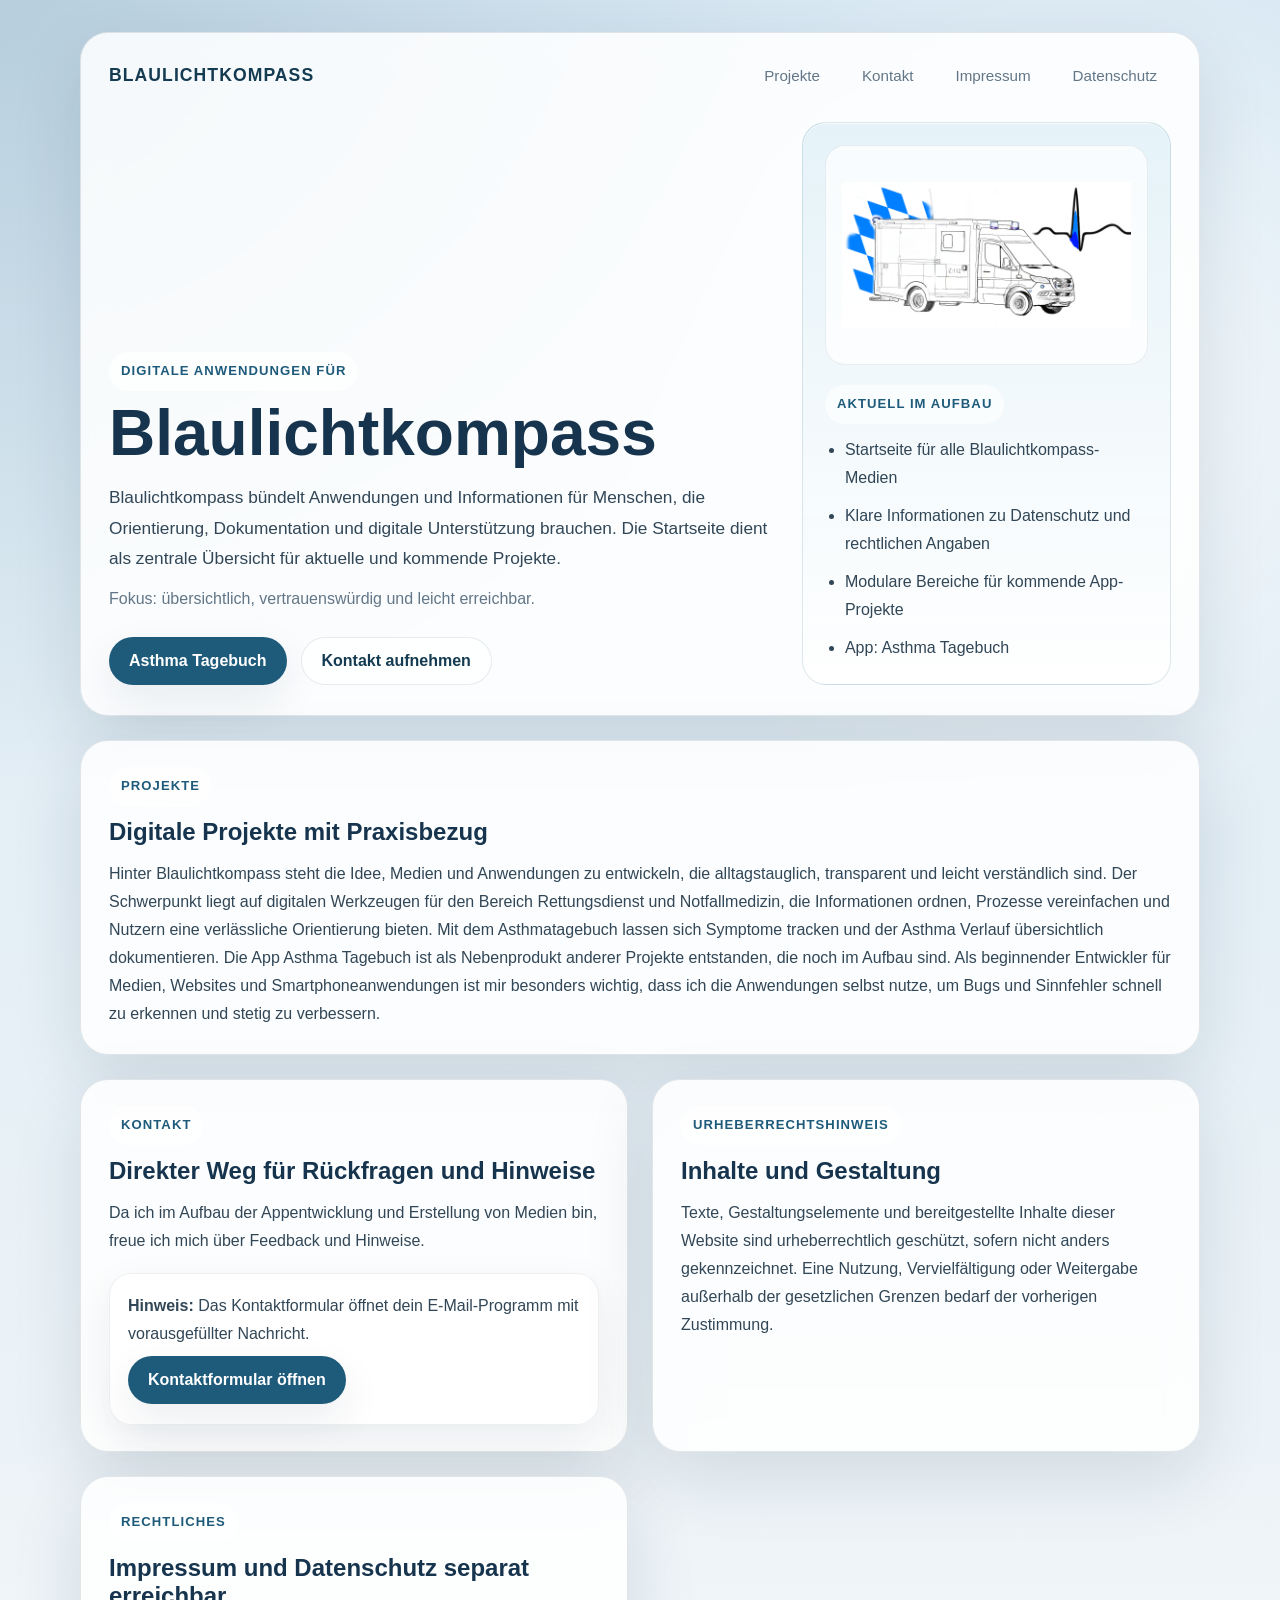
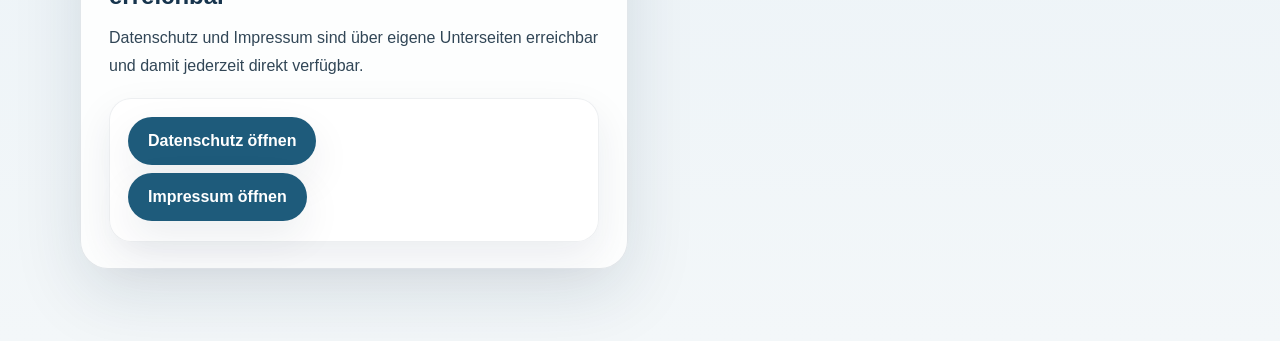
==== index.html @ 6cc8e3d2 "SEO Verlinkungen" ====
<!DOCTYPE html>
<html lang="de">
<head>
  <meta charset="UTF-8">
  <meta name="viewport" content="width=device-width, initial-scale=1.0">
  <meta
    name="description"
    content="Blaulichtkompass entwickelt digitale Anwendungen für Einsatzkräfte, Organisationen und Menschen, die im Alltag verlässliche Orientierung brauchen."
  >
  <title>Blaulichtkompass | Anwendungen mit Orientierung</title>
  <link rel="icon" type="image/png" href="/favicon.png">
  <link rel="stylesheet" href="styles.css">
</head>
<body>
  <div class="page-shell">
    <header class="hero content-card">
      <nav class="topbar" aria-label="Hauptnavigation">
        <a class="brand" href="#start">Blaulichtkompass</a>
        <div class="nav-links">
          <a href="#projekte">Projekte</a>
          <button class="nav-button" type="button" data-open-contact>Kontakt</button>
          <a href="/impressum">Impressum</a>
          <a href="/datenschutz">Datenschutz</a>
        </div>
      </nav>

      <div class="hero-grid" id="start">
        <div>
          <p class="eyebrow">Digitale Anwendungen für</p>
          <h1>Blaulichtkompass</h1>
          <p class="intro">
            Blaulichtkompass bündelt Anwendungen und Informationen für Menschen, die
            Orientierung, Dokumentation und digitale Unterstützung brauchen. Die
            Startseite dient als zentrale Übersicht für aktuelle und kommende Projekte.
          </p>
          <p class="updated">Fokus: übersichtlich, vertrauenswürdig und leicht erreichbar.</p>

          <div class="hero-actions">
            <a class="button button-primary" href="https://blaulichtkompass.de/applikationen/asthmatagebuch">Asthma Tagebuch</a>
            <button class="button button-secondary" type="button" data-open-contact>Kontakt aufnehmen</button>
          </div>
        </div>

        <aside class="hero-panel" aria-label="Projektübersicht">
          <div class="logo-frame">
            <img
              class="hero-logo"
              src="logo.png"
              alt="Logo von Blaulichtkompass"
            >
          </div>
          <p class="panel-label">Aktuell im Aufbau</p>
          <ul class="feature-list">
            <li>Startseite für alle Blaulichtkompass-Medien</li>
            <li>Klare Informationen zu Datenschutz und rechtlichen Angaben</li>
            <li>Modulare Bereiche für kommende App-Projekte</li>
            <li>App: Asthma Tagebuch</li>
          </ul>
        </aside>
      </div>
    </header>

    <main class="main-grid">
      <section class="content-card section-large" id="projekte">
        <p class="section-tag">Projekte</p>
        <h2>Digitale Projekte mit Praxisbezug</h2>
        <p>
          Hinter Blaulichtkompass steht die Idee, Medien und Anwendungen zu entwickeln, die
          alltagstauglich, transparent und leicht verständlich sind. Der Schwerpunkt liegt
          auf digitalen Werkzeugen für den Bereich Rettungsdienst und Notfallmedizin, die
          Informationen ordnen, Prozesse vereinfachen und Nutzern eine verlässliche
          Orientierung bieten. Mit dem <a href="/applikationen/asthmatagebuch/">Asthmatagebuch</a> lassen sich Symptome tracken und der Asthma Verlauf übersichtlich dokumentieren. Die App Asthma Tagebuch ist als Nebenprodukt anderer Projekte entstanden, die noch im Aufbau sind. Als beginnender Entwickler für Medien, Websites und Smartphoneanwendungen
          ist mir besonders wichtig, dass ich die Anwendungen selbst nutze, um Bugs und Sinnfehler schnell zu erkennen und stetig zu verbessern. 
        </p>
      </section>

      <section class="content-card" id="kontakt">
        <p class="section-tag">Kontakt</p>
        <h2>Direkter Weg für Rückfragen und Hinweise</h2>
        <p>
          Da ich im Aufbau der Appentwicklung und Erstellung von Medien bin, freue ich mich über Feedback und Hinweise. 
        </p>
        <div class="info-block">
          <p><strong>Hinweis:</strong> Das Kontaktformular öffnet dein E-Mail-Programm mit vorausgefüllter Nachricht.</p>
          <p><button class="button button-primary" type="button" data-open-contact>Kontaktformular öffnen</button></p>
        </div>
      </section>


      <section class="content-card" id="urheberrecht">
        <p class="section-tag">Urheberrechtshinweis</p>
        <h2>Inhalte und Gestaltung</h2>
        <p>
          Texte, Gestaltungselemente und bereitgestellte Inhalte dieser Website sind
          urheberrechtlich geschützt, sofern nicht anders gekennzeichnet. Eine Nutzung,
          Vervielfältigung oder Weitergabe außerhalb der gesetzlichen Grenzen bedarf
          der vorherigen Zustimmung.
        </p>
      </section>

      <section class="content-card" id="rechtliches">
        <p class="section-tag">Rechtliches</p>
        <h2>Impressum und Datenschutz separat erreichbar</h2>
        <p>
          Datenschutz und Impressum sind über eigene Unterseiten erreichbar und damit
          jederzeit direkt verfügbar.
        </p>
        <div class="info-block">
          <p>
            <a class="button button-primary" href="/datenschutz">Datenschutz öffnen</a>
          </p>
          <p>
            <a class="button button-primary" href="/impressum">Impressum öffnen</a>
          </p>
        </div>
      </section>
    </main>
  </div>

  <div class="contact-modal" id="contact-modal" hidden>
    <div class="contact-backdrop" data-close-contact></div>
    <div class="contact-dialog content-card" role="dialog" aria-modal="true" aria-labelledby="contact-title">
      <button class="contact-close" type="button" aria-label="Kontaktformular schließen" data-close-contact>×</button>
      <p class="section-tag">Kontakt</p>
      <h2 id="contact-title">Nachricht senden</h2>
      <p class="contact-copy">
        Das Formular öffnet dein E-Mail-Programm mit vorausgefülltem Betreff und Nachricht.
      </p>

      <form class="contact-form" id="contact-form">
        <label class="field">
          <span>Name</span>
          <input type="text" name="name" autocomplete="name" required>
        </label>
        <label class="field">
          <span>E-Mail</span>
          <input type="email" name="email" autocomplete="email" required>
        </label>
        <label class="field field-wide">
          <span>Betreff</span>
          <input type="text" name="subject" required>
        </label>
        <label class="field field-wide">
          <span>Nachricht</span>
          <textarea name="message" rows="6" required></textarea>
        </label>
        <div class="contact-actions">
          <button class="button button-secondary" type="button" data-close-contact>Abbrechen</button>
          <button class="button button-primary" type="submit">Per E-Mail senden</button>
        </div>
      </form>
    </div>
  </div>

  <script>
    (function () {
      const modal = document.getElementById("contact-modal");
      const form = document.getElementById("contact-form");
      const openButtons = document.querySelectorAll("[data-open-contact]");
      const closeButtons = document.querySelectorAll("[data-close-contact]");

      function openModal() {
        modal.hidden = false;
        document.body.classList.add("modal-open");
        const firstInput = form.querySelector("input");
        if (firstInput) {
          firstInput.focus();
        }
      }

      function closeModal() {
        modal.hidden = true;
        document.body.classList.remove("modal-open");
      }

      openButtons.forEach((button) => {
        button.addEventListener("click", openModal);
      });

      closeButtons.forEach((button) => {
        button.addEventListener("click", closeModal);
      });

      document.addEventListener("keydown", (event) => {
        if (event.key === "Escape" && !modal.hidden) {
          closeModal();
        }
      });

      form.addEventListener("submit", (event) => {
        event.preventDefault();

        const data = new FormData(form);
        const name = String(data.get("name") || "").trim();
        const email = String(data.get("email") || "").trim();
        const subject = String(data.get("subject") || "").trim();
        const message = String(data.get("message") || "").trim();
        const body = [
          "Name: " + name,
          "E-Mail: " + email,
          "",
          message
        ].join("\n");

        window.location.href =
          "mailto:kontakt@blaulichtkompass.de?subject=" +
          encodeURIComponent(subject) +
          "&body=" +
          encodeURIComponent(body);

        closeModal();
      });
    }());
  </script>
</body>
</html>
---- styles.css ----
:root {
  color-scheme: light;
  --bg-top: #d8e8f3;
  --bg-bottom: #f3f7f9;
  --panel: rgba(255, 255, 255, 0.86);
  --panel-strong: rgba(255, 255, 255, 0.94);
  --panel-border: rgba(26, 57, 84, 0.12);
  --headline: #16344d;
  --text: #314656;
  --muted: #627687;
  --accent: #1e5b7b;
  --accent-dark: #143b51;
  --accent-soft: #e2f1f7;
  --shadow: 0 24px 70px rgba(17, 44, 63, 0.12);
  --shadow-soft: 0 16px 40px rgba(17, 44, 63, 0.08);
}

* {
  box-sizing: border-box;
}

html {
  scroll-behavior: smooth;
}

body {
  margin: 0;
  font-family: "Segoe UI", "Arial Nova", Arial, sans-serif;
  color: var(--text);
  background:
    radial-gradient(circle at top left, rgba(30, 91, 123, 0.18), transparent 34%),
    radial-gradient(circle at 85% 20%, rgba(255, 255, 255, 0.65), transparent 25%),
    linear-gradient(180deg, var(--bg-top), var(--bg-bottom));
}

a {
  color: inherit;
  text-decoration: none;
}

button {
  font: inherit;
}

.modal-open {
  overflow: hidden;
}

.page-shell {
  min-height: 100vh;
  padding: 32px 20px 72px;
}

.hero,
.main-grid {
  width: min(1120px, 100%);
  margin: 0 auto;
}

.content-card {
  border: 1px solid var(--panel-border);
  border-radius: 28px;
  background: var(--panel);
  box-shadow: var(--shadow);
  backdrop-filter: blur(14px);
}

.hero {
  padding: 24px 28px 30px;
  margin-bottom: 24px;
}

.topbar {
  display: flex;
  justify-content: space-between;
  align-items: center;
  gap: 20px;
  padding-bottom: 28px;
}

.brand {
  font-size: 1.1rem;
  font-weight: 800;
  letter-spacing: 0.06em;
  text-transform: uppercase;
  color: var(--accent-dark);
}

.nav-links {
  display: flex;
  flex-wrap: wrap;
  gap: 14px;
  color: var(--muted);
  font-size: 0.95rem;
}

.nav-links a,
.nav-button {
  padding: 10px 14px;
  border: 0;
  border-radius: 999px;
  background: transparent;
  color: inherit;
  cursor: pointer;
  transition: background-color 180ms ease, color 180ms ease, transform 180ms ease;
}

.nav-links a:hover,
.nav-links a:focus-visible,
.nav-button:hover,
.nav-button:focus-visible {
  background: rgba(255, 255, 255, 0.8);
  color: var(--accent-dark);
  transform: translateY(-1px);
}

.hero-grid {
  display: grid;
  grid-template-columns: minmax(0, 1.45fr) minmax(280px, 0.8fr);
  gap: 24px;
  align-items: end;
}

.eyebrow,
.section-tag,
.panel-label {
  display: inline-block;
  margin: 0 0 12px;
  padding: 8px 12px;
  border-radius: 999px;
  background: rgba(255, 255, 255, 0.65);
  color: var(--accent);
  font-size: 0.82rem;
  font-weight: 700;
  letter-spacing: 0.08em;
  text-transform: uppercase;
}

h1,
h2,
h3 {
  margin: 0;
  color: var(--headline);
}

h1 {
  font-size: clamp(2.6rem, 5vw, 5rem);
  line-height: 0.96;
  max-width: 11ch;
}

h2 {
  font-size: 1.5rem;
  margin-bottom: 14px;
}

h3 {
  font-size: 1.08rem;
  margin-bottom: 10px;
}

p,
li {
  font-size: 1rem;
  line-height: 1.75;
}

p {
  margin: 0;
}

.intro,
.updated {
  max-width: 690px;
}

.intro {
  margin: 18px 0 12px;
  font-size: 1.08rem;
}

.updated {
  color: var(--muted);
}

.hero-actions {
  display: flex;
  flex-wrap: wrap;
  gap: 14px;
  margin-top: 24px;
}

.button {
  display: inline-flex;
  align-items: center;
  justify-content: center;
  min-height: 48px;
  padding: 0 20px;
  border: 0;
  border-radius: 999px;
  font-weight: 700;
  cursor: pointer;
  transition: transform 180ms ease, box-shadow 180ms ease, background-color 180ms ease;
}

.button:hover,
.button:focus-visible {
  transform: translateY(-2px);
}

.button-primary {
  background: var(--accent);
  color: #fff;
  box-shadow: var(--shadow-soft);
}

.button-secondary {
  background: rgba(255, 255, 255, 0.75);
  color: var(--accent-dark);
  border: 1px solid rgba(20, 59, 81, 0.1);
}

.hero-panel {
  padding: 22px;
  border-radius: 24px;
  background:
    linear-gradient(180deg, rgba(226, 241, 247, 0.9), rgba(255, 255, 255, 0.92));
  border: 1px solid rgba(30, 91, 123, 0.14);
  box-shadow: inset 0 1px 0 rgba(255, 255, 255, 0.75);
}

.logo-frame {
  display: flex;
  align-items: center;
  justify-content: center;
  min-height: 220px;
  margin-bottom: 20px;
  padding: 16px;
  border-radius: 20px;
  background: rgba(255, 255, 255, 0.72);
  border: 1px solid rgba(20, 59, 81, 0.08);
}

.hero-logo {
  display: block;
  width: 100%;
  max-width: 420px;
  height: auto;
  object-fit: contain;
}

.feature-list {
  margin: 0;
  padding-left: 20px;
}

.feature-list li + li {
  margin-top: 10px;
}

.main-grid {
  display: grid;
  grid-template-columns: repeat(12, minmax(0, 1fr));
  gap: 24px;
}

.main-grid > section {
  grid-column: span 6;
  padding: 26px 28px;
}

.main-grid > .section-large {
  grid-column: span 12;
}

.cards {
  display: grid;
  grid-template-columns: repeat(3, minmax(0, 1fr));
  gap: 16px;
  margin-top: 20px;
}

.mini-card,
.info-block {
  padding: 18px 18px 20px;
  border-radius: 22px;
  background: var(--panel-strong);
  border: 1px solid rgba(26, 57, 84, 0.08);
  box-shadow: var(--shadow-soft);
}

.info-block {
  margin-top: 18px;
}

.info-block p + p {
  margin-top: 8px;
}

.app-page-shell {
  padding-top: 24px;
}

.app-hero {
  padding-bottom: 28px;
}

.app-hero-grid {
  display: grid;
  grid-template-columns: minmax(0, 1.2fr) minmax(280px, 0.78fr);
  gap: 24px;
  align-items: stretch;
}

.app-side-card {
  display: flex;
  flex-direction: column;
}

.app-icon-frame {
  min-height: 180px;
  background:
    radial-gradient(circle at center, rgba(30, 91, 123, 0.12), transparent 58%),
    rgba(255, 255, 255, 0.72);
}

.app-icon {
  max-width: 300px;
}

.demo-cta-block {
  margin-top: 24px;
}

.demo-launch {
  appearance: none;
  -webkit-appearance: none;
  display: grid;
  width: min(420px, 100%);
  gap: 4px;
  padding: 18px 20px;
  border: 1px solid rgba(115, 255, 164, 0.62);
  border-radius: 8px;
  background:
    radial-gradient(circle at 18% 18%, rgba(188, 255, 205, 0.42), transparent 32%),
    linear-gradient(180deg, rgba(90, 229, 137, 0.99), rgba(31, 145, 74, 0.99));
  box-shadow:
    0 18px 36px rgba(33, 135, 74, 0.28),
    0 0 0 1px rgba(160, 255, 192, 0.2),
    0 0 26px rgba(84, 235, 136, 0.4),
    0 0 52px rgba(84, 235, 136, 0.22);
  color: #f6fff8;
  text-align: left;
  text-decoration: none;
  outline: none;
  cursor: pointer;
  transition: transform 180ms ease, box-shadow 180ms ease, filter 180ms ease;
}

.demo-launch:hover,
.demo-launch:focus-visible {
  transform: translateY(-2px);
  box-shadow:
    0 20px 40px rgba(33, 135, 74, 0.3),
    0 0 0 1px rgba(183, 255, 207, 0.28),
    0 0 32px rgba(99, 227, 142, 0.52),
    0 0 68px rgba(99, 227, 142, 0.3);
  filter: saturate(1.06) brightness(1.02);
}

.demo-launch-label {
  font-size: 1.05rem;
  font-weight: 800;
  line-height: 1.35;
}

.demo-launch-meta {
  font-size: 0.92rem;
  font-weight: 600;
  color: rgba(246, 255, 248, 0.88);
}

.app-main-grid > .section-large {
  grid-column: span 12;
}

.title-row {
  display: flex;
  align-items: center;
  gap: 18px;
}

.title-icon {
  width: 96px;
  height: 96px;
  border-radius: 24px;
  object-fit: cover;
  box-shadow: var(--shadow-soft);
  border: 1px solid rgba(26, 57, 84, 0.12);
  background: rgba(255, 255, 255, 0.9);
}

.gallery-copy {
  max-width: 760px;
}

.screenshot-strip {
  display: grid;
  grid-auto-flow: column;
  grid-auto-columns: minmax(220px, 260px);
  gap: 18px;
  margin-top: 22px;
  padding-bottom: 10px;
  overflow-x: auto;
  overscroll-behavior-x: contain;
  scroll-snap-type: x proximity;
}

.screenshot-strip::-webkit-scrollbar {
  height: 10px;
}

.screenshot-strip::-webkit-scrollbar-thumb {
  border-radius: 999px;
  background: rgba(30, 91, 123, 0.28);
}

.screenshot-card {
  scroll-snap-align: start;
}

.phone-shot {
  display: flex;
  align-items: center;
  justify-content: center;
  min-height: 470px;
  padding: 24px;
  border-radius: 30px;
  background:
    linear-gradient(160deg, #274a75, #5176a6);
  color: rgba(255, 255, 255, 0.92);
  text-align: center;
  font-size: 1.35rem;
  font-weight: 700;
  letter-spacing: 0.01em;
  box-shadow: var(--shadow-soft);
  border: 8px solid rgba(255, 255, 255, 0.72);
}

.image-shot {
  display: block;
  width: 100%;
  min-height: auto;
  padding: 0;
  object-fit: cover;
  object-position: top center;
  background: #dfe8f2;
}

.placeholder-shot {
  position: relative;
  overflow: hidden;
}

.placeholder-shot::after {
  content: "";
  position: absolute;
  inset: auto 50% 14px;
  width: 110px;
  height: 5px;
  margin-left: -55px;
  border-radius: 999px;
  background: rgba(255, 255, 255, 0.78);
}

.shot-label {
  margin-top: 12px;
  color: var(--muted);
  font-size: 0.92rem;
  text-align: center;
}

.link-stack {
  display: grid;
  gap: 16px;
  margin-top: 22px;
}

.link-card {
  display: block;
  padding: 18px 20px;
  border-radius: 20px;
  background: var(--panel-strong);
  border: 1px solid rgba(26, 57, 84, 0.08);
  box-shadow: var(--shadow-soft);
  color: var(--accent-dark);
  font-weight: 700;
  word-break: break-word;
}

.link-card:hover,
.link-card:focus-visible {
  background: rgba(226, 241, 247, 0.86);
}

.contact-modal[hidden] {
  display: none;
}

.contact-modal {
  position: fixed;
  inset: 0;
  z-index: 40;
  display: grid;
  place-items: center;
  padding: 24px;
}

.contact-backdrop {
  position: absolute;
  inset: 0;
  background: rgba(16, 36, 52, 0.28);
  backdrop-filter: blur(18px);
}

.contact-dialog {
  position: relative;
  z-index: 1;
  width: min(620px, 100%);
  max-height: min(86vh, 760px);
  margin: 0;
  padding: 30px;
  overflow: auto;
  background: rgba(255, 255, 255, 0.97);
  box-shadow: 0 28px 90px rgba(12, 30, 44, 0.22);
  animation: modal-in 180ms ease-out;
}

.contact-close {
  position: absolute;
  top: 18px;
  right: 18px;
  width: 40px;
  height: 40px;
  border: 0;
  border-radius: 999px;
  background: rgba(226, 241, 247, 0.9);
  color: var(--accent-dark);
  font-size: 1.6rem;
  line-height: 1;
  cursor: pointer;
}

.contact-copy {
  max-width: 46ch;
  margin-bottom: 22px;
}

.contact-form {
  display: grid;
  grid-template-columns: repeat(2, minmax(0, 1fr));
  gap: 16px;
}

.field {
  display: grid;
  gap: 8px;
}

.field span {
  color: var(--headline);
  font-weight: 700;
}

.field input,
.field textarea {
  width: 100%;
  padding: 14px 16px;
  border: 1px solid rgba(20, 59, 81, 0.14);
  border-radius: 18px;
  background: rgba(255, 255, 255, 0.94);
  color: var(--text);
}

.field textarea {
  min-height: 150px;
  resize: vertical;
}

.field-wide,
.contact-actions {
  grid-column: 1 / -1;
}

.contact-actions {
  display: flex;
  justify-content: flex-end;
  gap: 12px;
  padding-top: 6px;
}

.webapp-dialog {
  width: min(560px, 100%);
}

.webapp-actions {
  padding-top: 12px;
}

@keyframes modal-in {
  from {
    opacity: 0;
    transform: translateY(12px) scale(0.98);
  }

  to {
    opacity: 1;
    transform: translateY(0) scale(1);
  }
}

@media (max-width: 900px) {
  .hero-grid,
  .cards,
  .app-hero-grid {
    grid-template-columns: 1fr;
  }

  .main-grid > section {
    grid-column: span 12;
  }
}

@media (max-width: 640px) {
  .page-shell {
    padding: 16px 14px 40px;
  }

  .hero {
    padding: 18px 18px 22px;
  }

  .topbar {
    align-items: flex-start;
    flex-direction: column;
    padding-bottom: 22px;
  }

  .nav-links {
    gap: 10px;
  }

  .main-grid > section {
    padding: 20px;
  }

  .contact-form {
    grid-template-columns: 1fr;
  }

  .contact-dialog {
    width: min(100%, 560px);
    max-height: min(88vh, 100%);
    padding: 22px;
  }

  .phone-shot {
    min-height: 420px;
  }

  .title-row {
    align-items: flex-start;
    flex-direction: column;
  }

  h1 {
    max-width: none;
  }

  p,
  li {
    line-height: 1.65;
  }
}
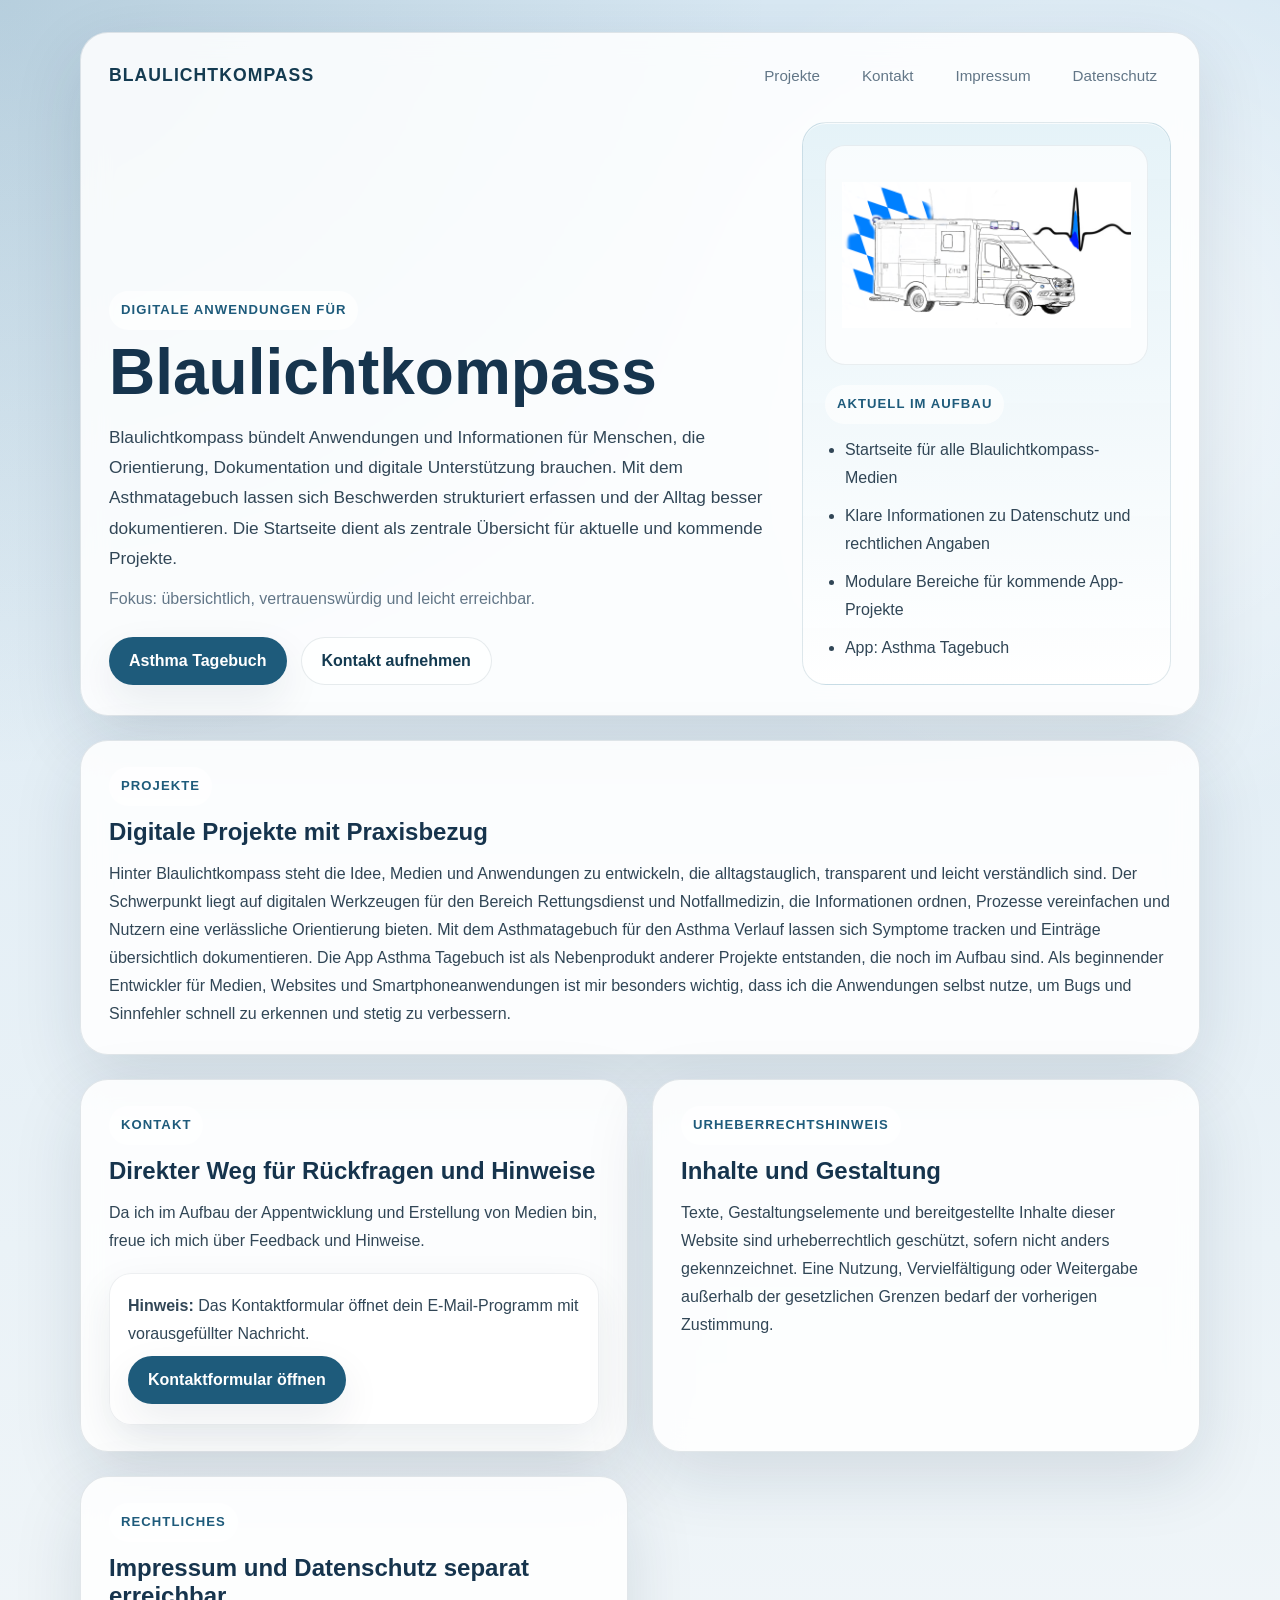
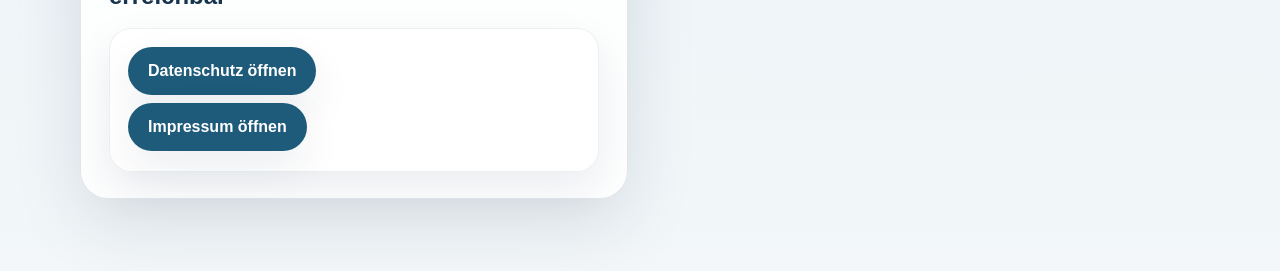
==== commit d787eb69: "SEO Verlinkungen verbessert" ====
--- a/index.html
+++ b/index.html
@@ -30,7 +30,9 @@
           <h1>Blaulichtkompass</h1>
           <p class="intro">
             Blaulichtkompass bündelt Anwendungen und Informationen für Menschen, die
-            Orientierung, Dokumentation und digitale Unterstützung brauchen. Die
+            Orientierung, Dokumentation und digitale Unterstützung brauchen. Mit dem
+            <a href="/applikationen/asthmatagebuch/">Asthmatagebuch</a> lassen sich
+            Beschwerden strukturiert erfassen und der Alltag besser dokumentieren. Die
             Startseite dient als zentrale Übersicht für aktuelle und kommende Projekte.
           </p>
           <p class="updated">Fokus: übersichtlich, vertrauenswürdig und leicht erreichbar.</p>
@@ -69,7 +71,7 @@
           alltagstauglich, transparent und leicht verständlich sind. Der Schwerpunkt liegt
           auf digitalen Werkzeugen für den Bereich Rettungsdienst und Notfallmedizin, die
           Informationen ordnen, Prozesse vereinfachen und Nutzern eine verlässliche
-          Orientierung bieten. Mit dem <a href="/applikationen/asthmatagebuch/">Asthmatagebuch</a> lassen sich Symptome tracken und der Asthma Verlauf übersichtlich dokumentieren. Die App Asthma Tagebuch ist als Nebenprodukt anderer Projekte entstanden, die noch im Aufbau sind. Als beginnender Entwickler für Medien, Websites und Smartphoneanwendungen
+          Orientierung bieten. Mit dem <a href="/applikationen/asthmatagebuch/">Asthmatagebuch für den Asthma Verlauf</a> lassen sich Symptome tracken und Einträge übersichtlich dokumentieren. Die App Asthma Tagebuch ist als Nebenprodukt anderer Projekte entstanden, die noch im Aufbau sind. Als beginnender Entwickler für Medien, Websites und Smartphoneanwendungen
           ist mir besonders wichtig, dass ich die Anwendungen selbst nutze, um Bugs und Sinnfehler schnell zu erkennen und stetig zu verbessern. 
         </p>
       </section>
@@ -101,10 +103,6 @@
       <section class="content-card" id="rechtliches">
         <p class="section-tag">Rechtliches</p>
         <h2>Impressum und Datenschutz separat erreichbar</h2>
-        <p>
-          Datenschutz und Impressum sind über eigene Unterseiten erreichbar und damit
-          jederzeit direkt verfügbar.
-        </p>
         <div class="info-block">
           <p>
             <a class="button button-primary" href="/datenschutz">Datenschutz öffnen</a>
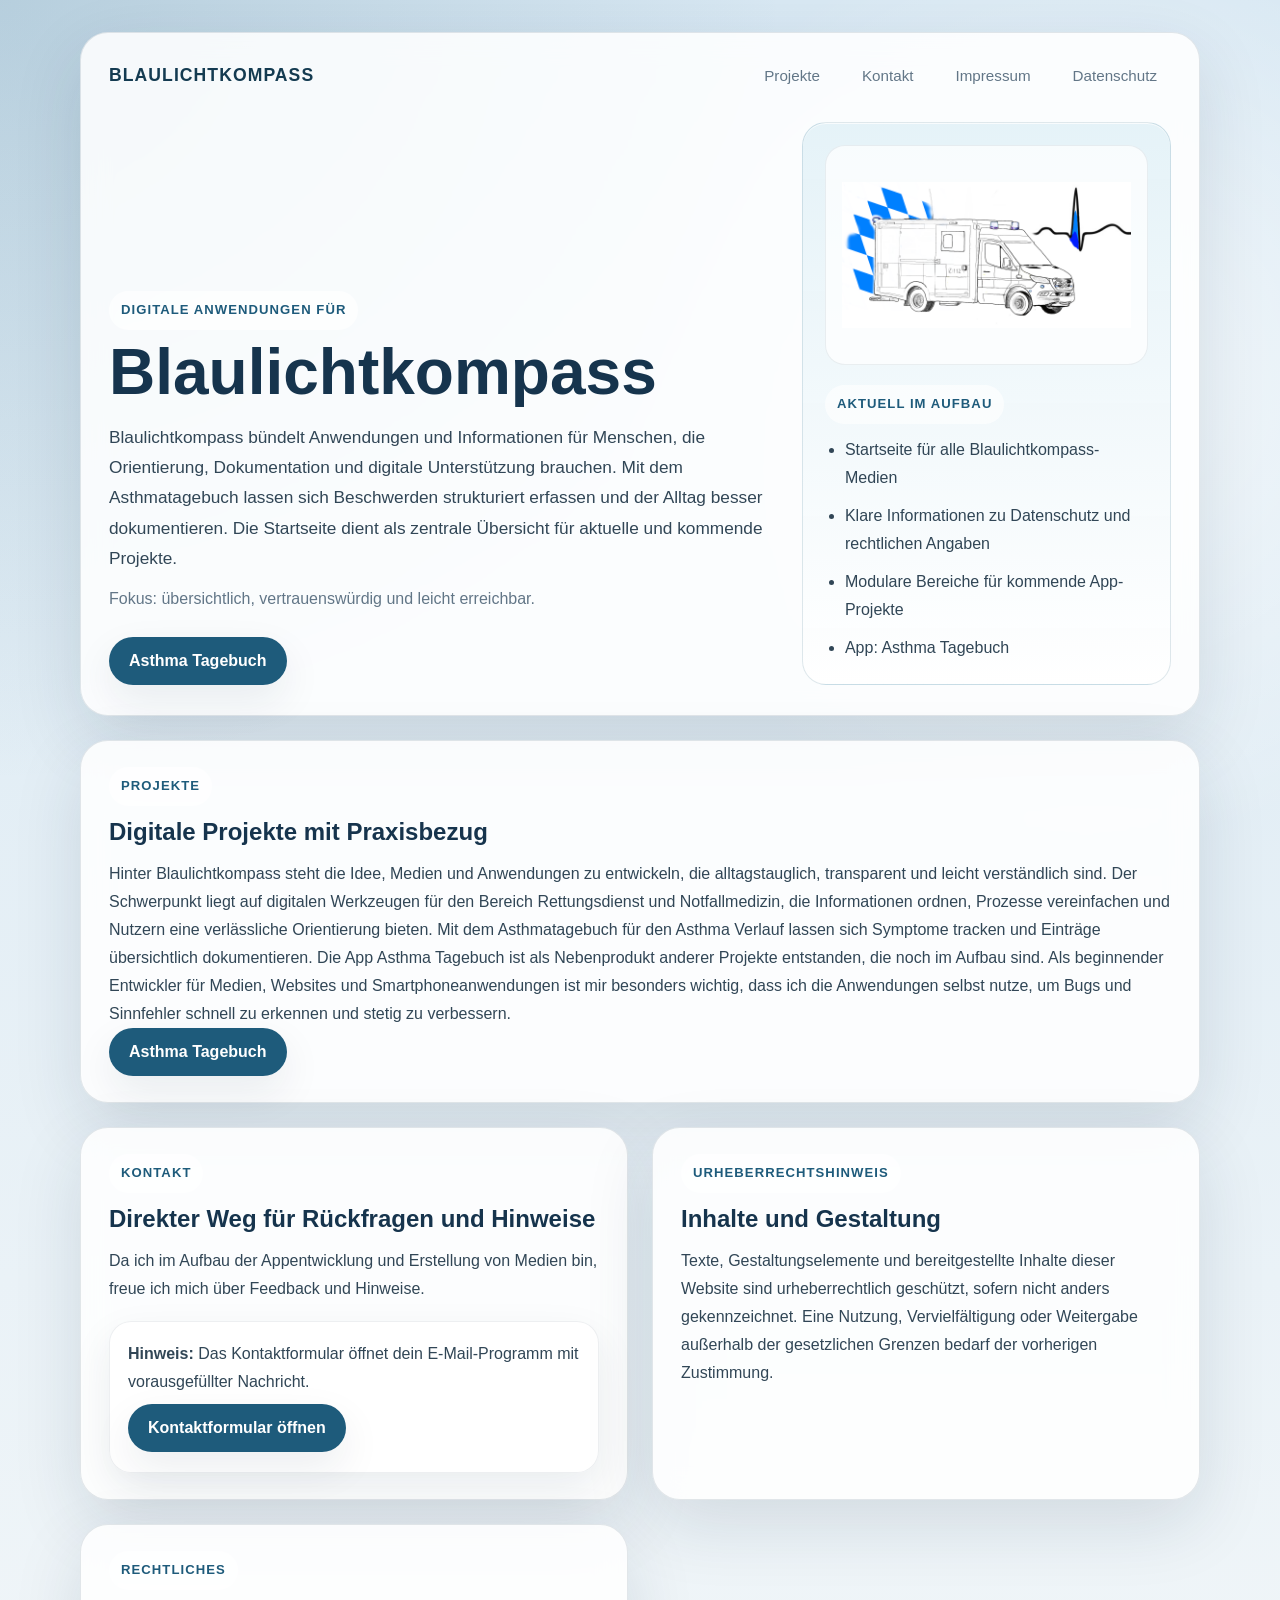
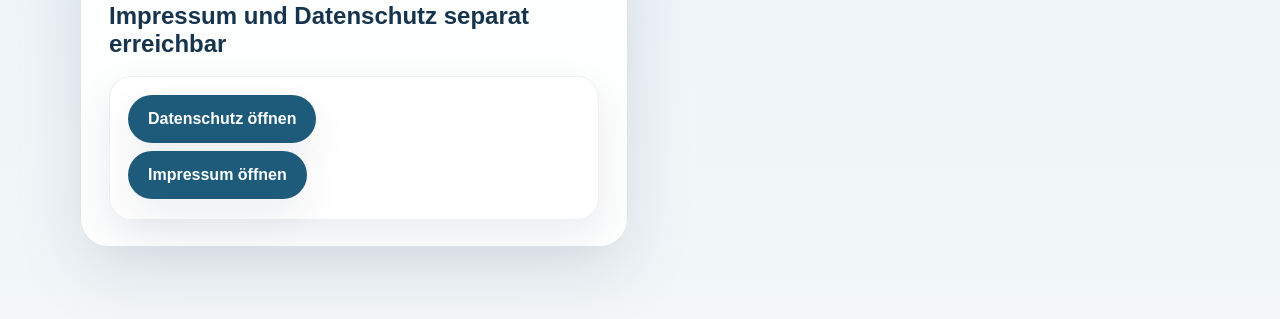
==== commit 071e33d3: "kontaktfeld" ====
--- a/index.html
+++ b/index.html
@@ -39,7 +39,6 @@
 
           <div class="hero-actions">
             <a class="button button-primary" href="https://blaulichtkompass.de/applikationen/asthmatagebuch">Asthma Tagebuch</a>
-            <button class="button button-secondary" type="button" data-open-contact>Kontakt aufnehmen</button>
           </div>
         </div>
 
@@ -74,6 +73,9 @@
           Orientierung bieten. Mit dem <a href="/applikationen/asthmatagebuch/">Asthmatagebuch für den Asthma Verlauf</a> lassen sich Symptome tracken und Einträge übersichtlich dokumentieren. Die App Asthma Tagebuch ist als Nebenprodukt anderer Projekte entstanden, die noch im Aufbau sind. Als beginnender Entwickler für Medien, Websites und Smartphoneanwendungen
           ist mir besonders wichtig, dass ich die Anwendungen selbst nutze, um Bugs und Sinnfehler schnell zu erkennen und stetig zu verbessern. 
         </p>
+        <p>
+          <a class="button button-primary" href="https://blaulichtkompass.de/applikationen/asthmatagebuch">Asthma Tagebuch</a>
+        </p>
       </section>
 
       <section class="content-card" id="kontakt">
--- a/styles.css
+++ b/styles.css
@@ -326,6 +326,32 @@
 
 .app-icon {
   max-width: 300px;
+}
+
+.back-link-wrap {
+  margin: 10px 0 0;
+}
+
+.back-link {
+  display: inline-flex;
+  align-items: center;
+  gap: 8px;
+  min-height: 36px;
+  padding: 0 12px;
+  border: 1px solid rgba(20, 59, 81, 0.12);
+  border-radius: 8px;
+  background: rgba(255, 255, 255, 0.7);
+  color: var(--accent-dark);
+  font-size: 0.95rem;
+  font-weight: 600;
+  text-decoration: none;
+  transition: transform 180ms ease, background-color 180ms ease;
+}
+
+.back-link:hover,
+.back-link:focus-visible {
+  transform: translateX(-1px);
+  background: rgba(255, 255, 255, 0.96);
 }
 
 .demo-cta-block {
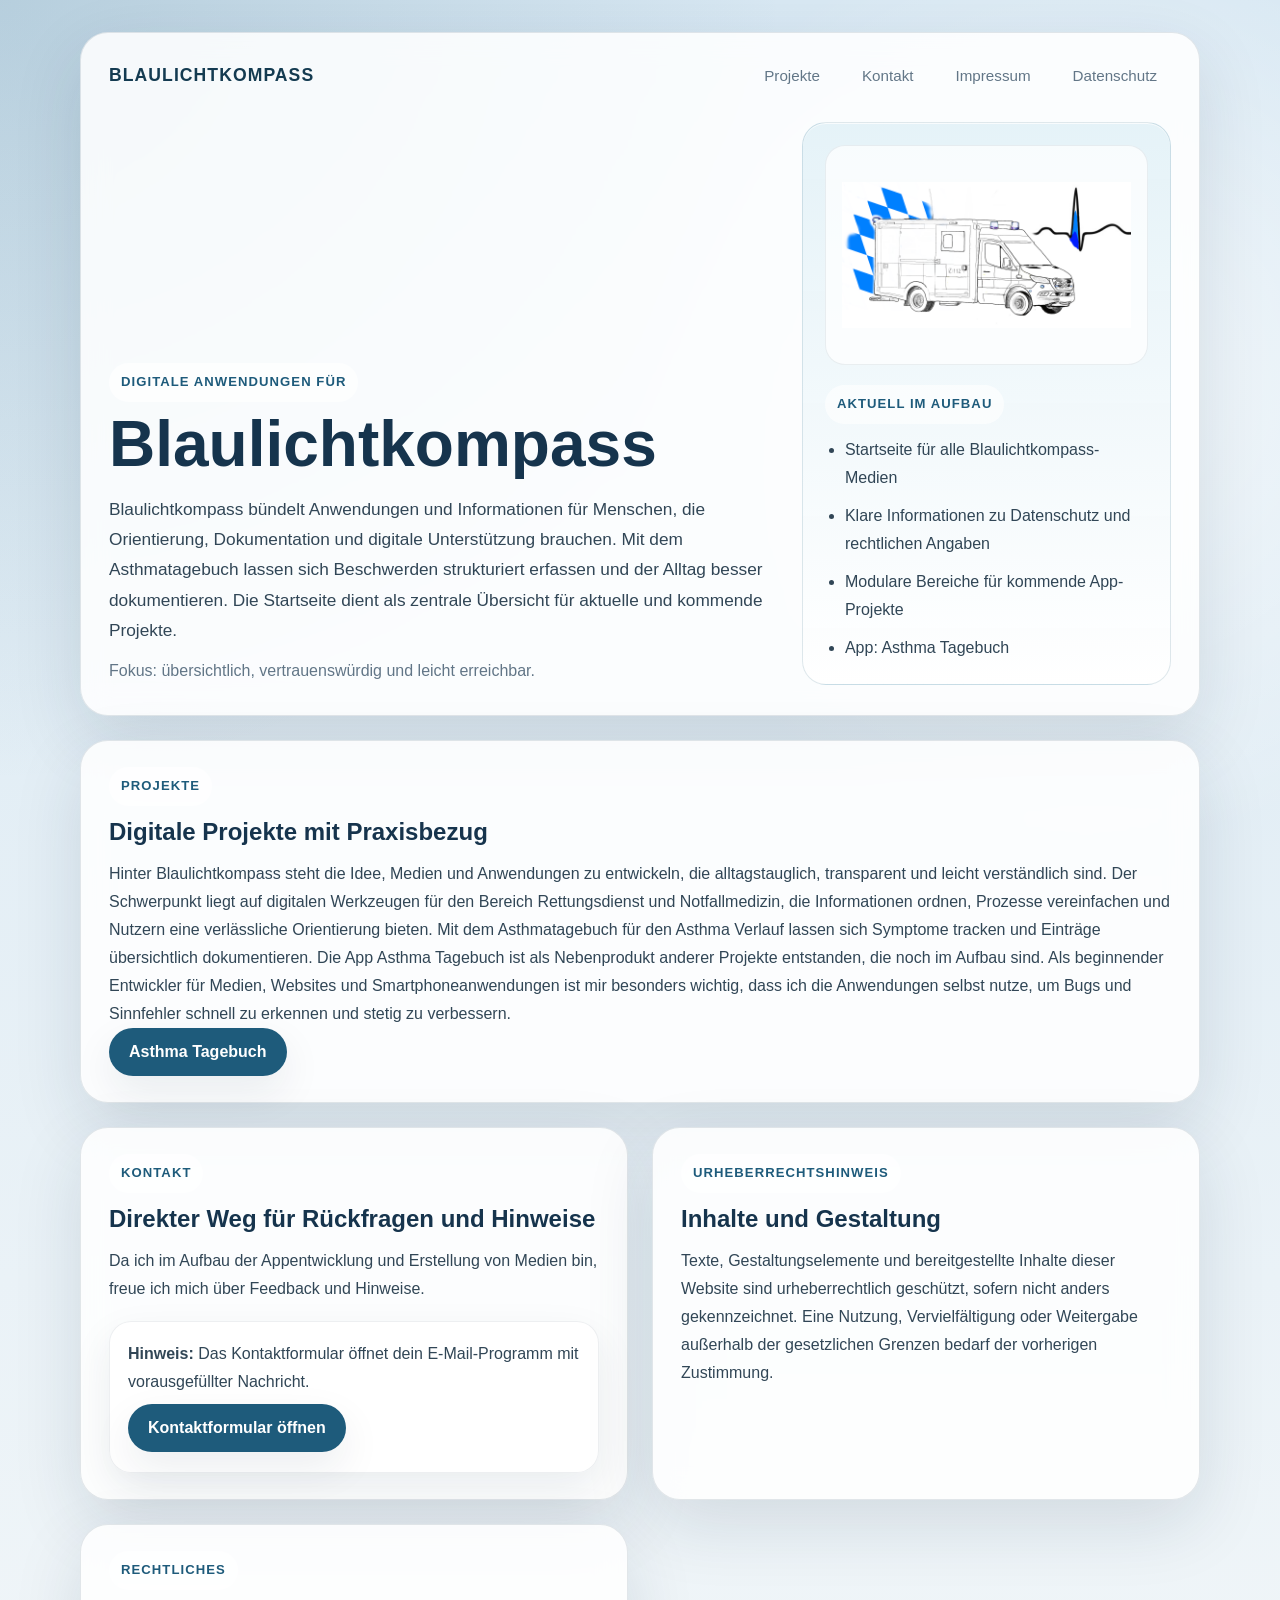
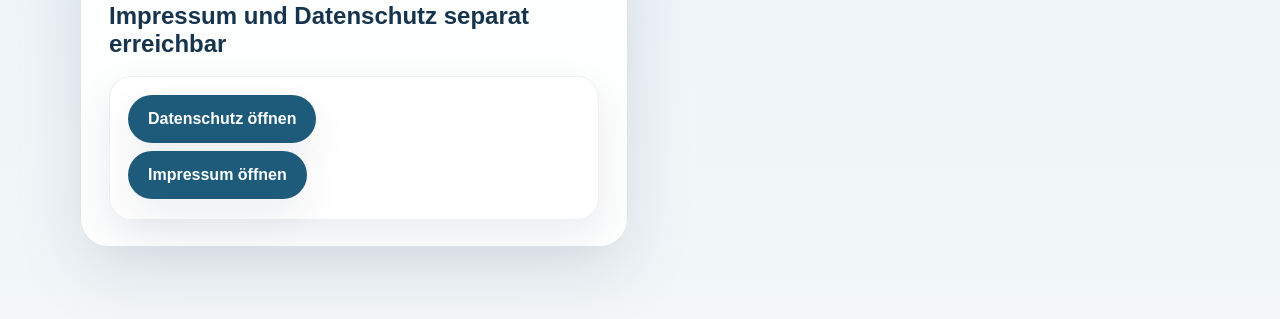
==== commit 600b43fc: "Kontaktefeld weg" ====
--- a/index.html
+++ b/index.html
@@ -37,9 +37,6 @@
           </p>
           <p class="updated">Fokus: übersichtlich, vertrauenswürdig und leicht erreichbar.</p>
 
-          <div class="hero-actions">
-            <a class="button button-primary" href="https://blaulichtkompass.de/applikationen/asthmatagebuch">Asthma Tagebuch</a>
-          </div>
         </div>
 
         <aside class="hero-panel" aria-label="Projektübersicht">
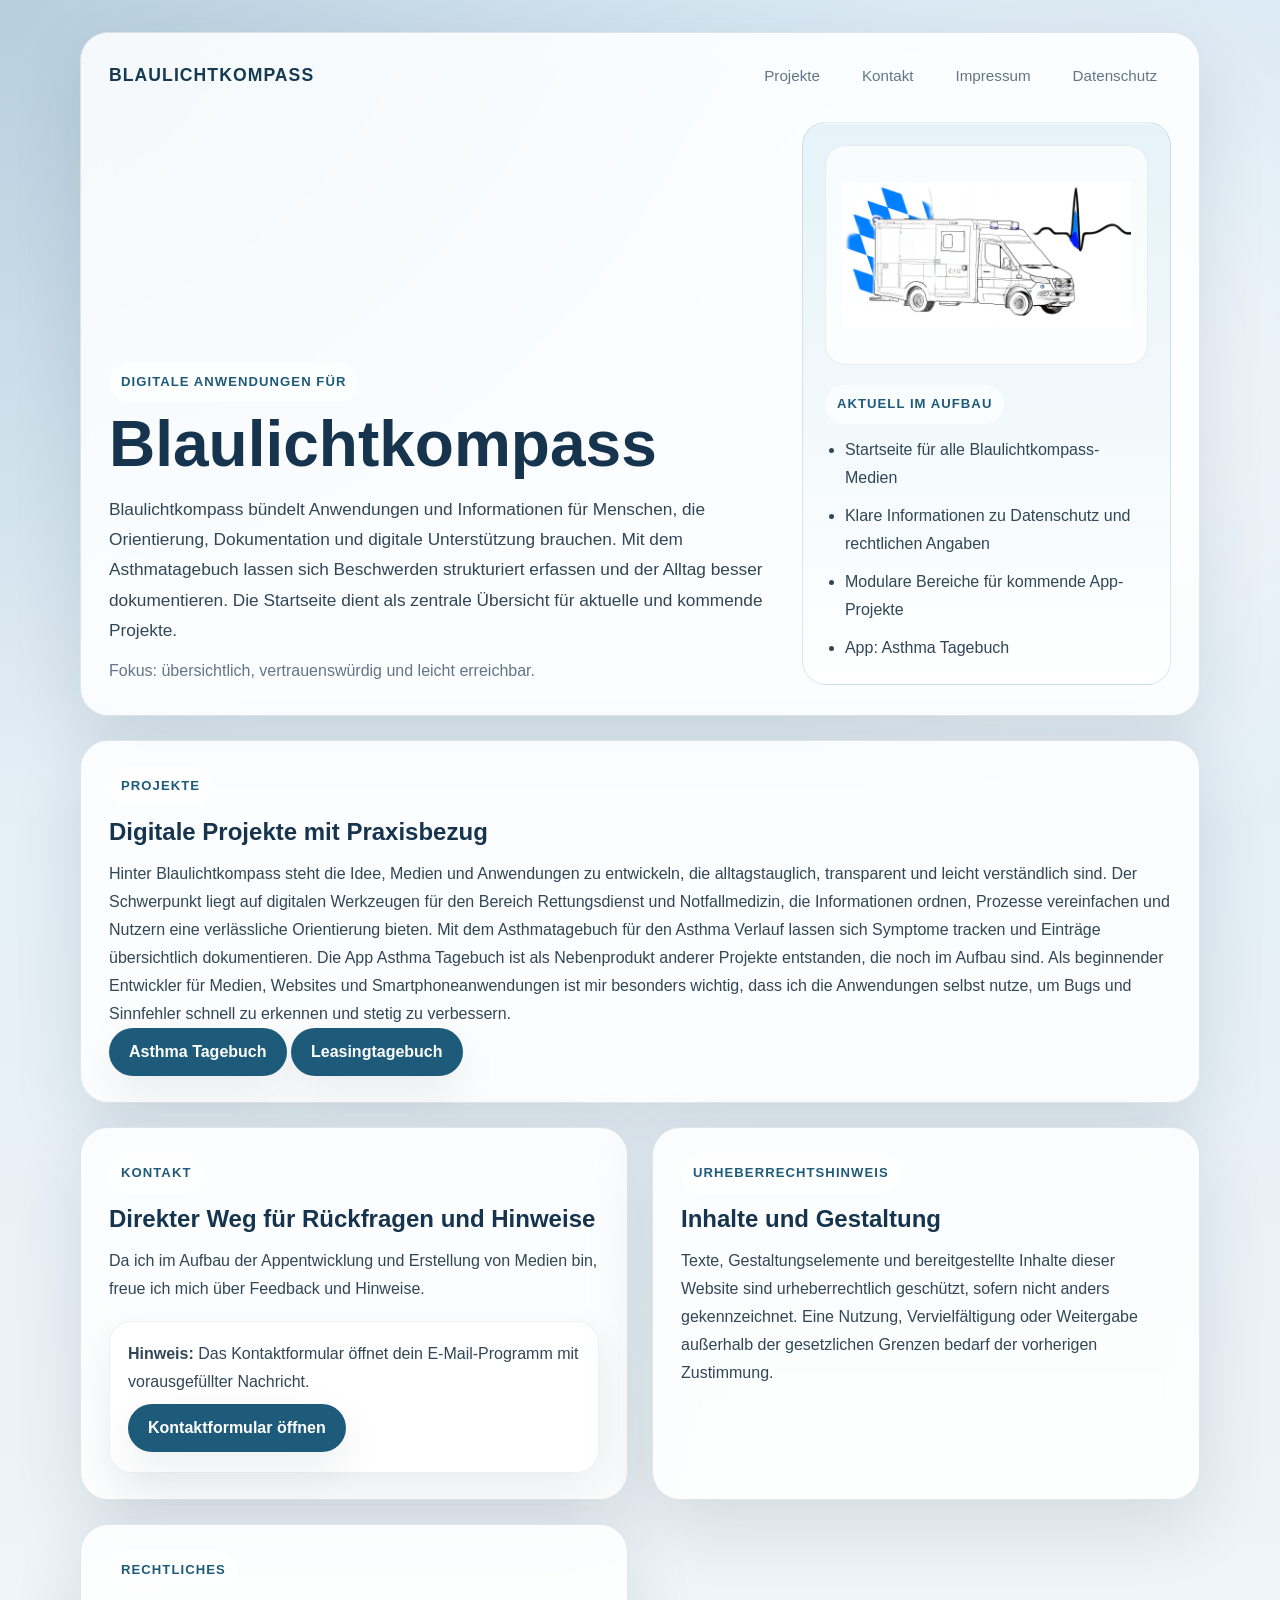
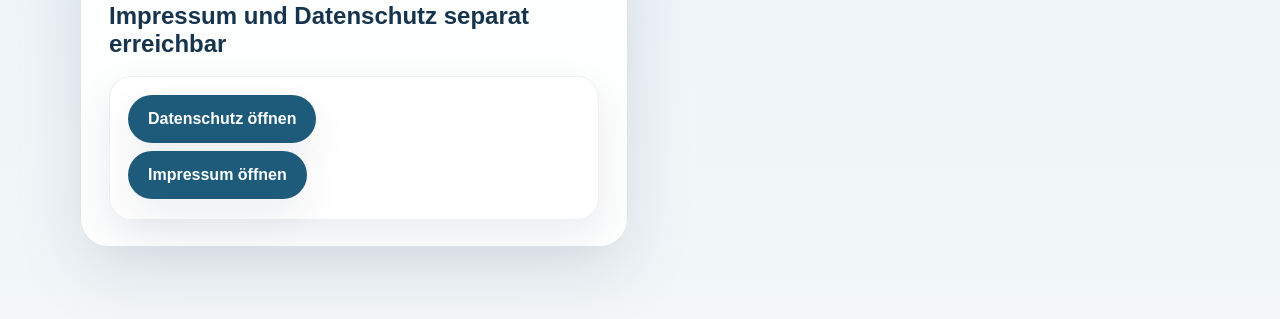
==== commit 43180056: "link leasingtagebuch" ====
--- a/index.html
+++ b/index.html
@@ -72,6 +72,7 @@
         </p>
         <p>
           <a class="button button-primary" href="https://blaulichtkompass.de/applikationen/asthmatagebuch">Asthma Tagebuch</a>
+          <a class="button button-primary" href="https://blaulichtkompass.de/applikationen/leasingtagebuch">Leasingtagebuch</a>
         </p>
       </section>
 
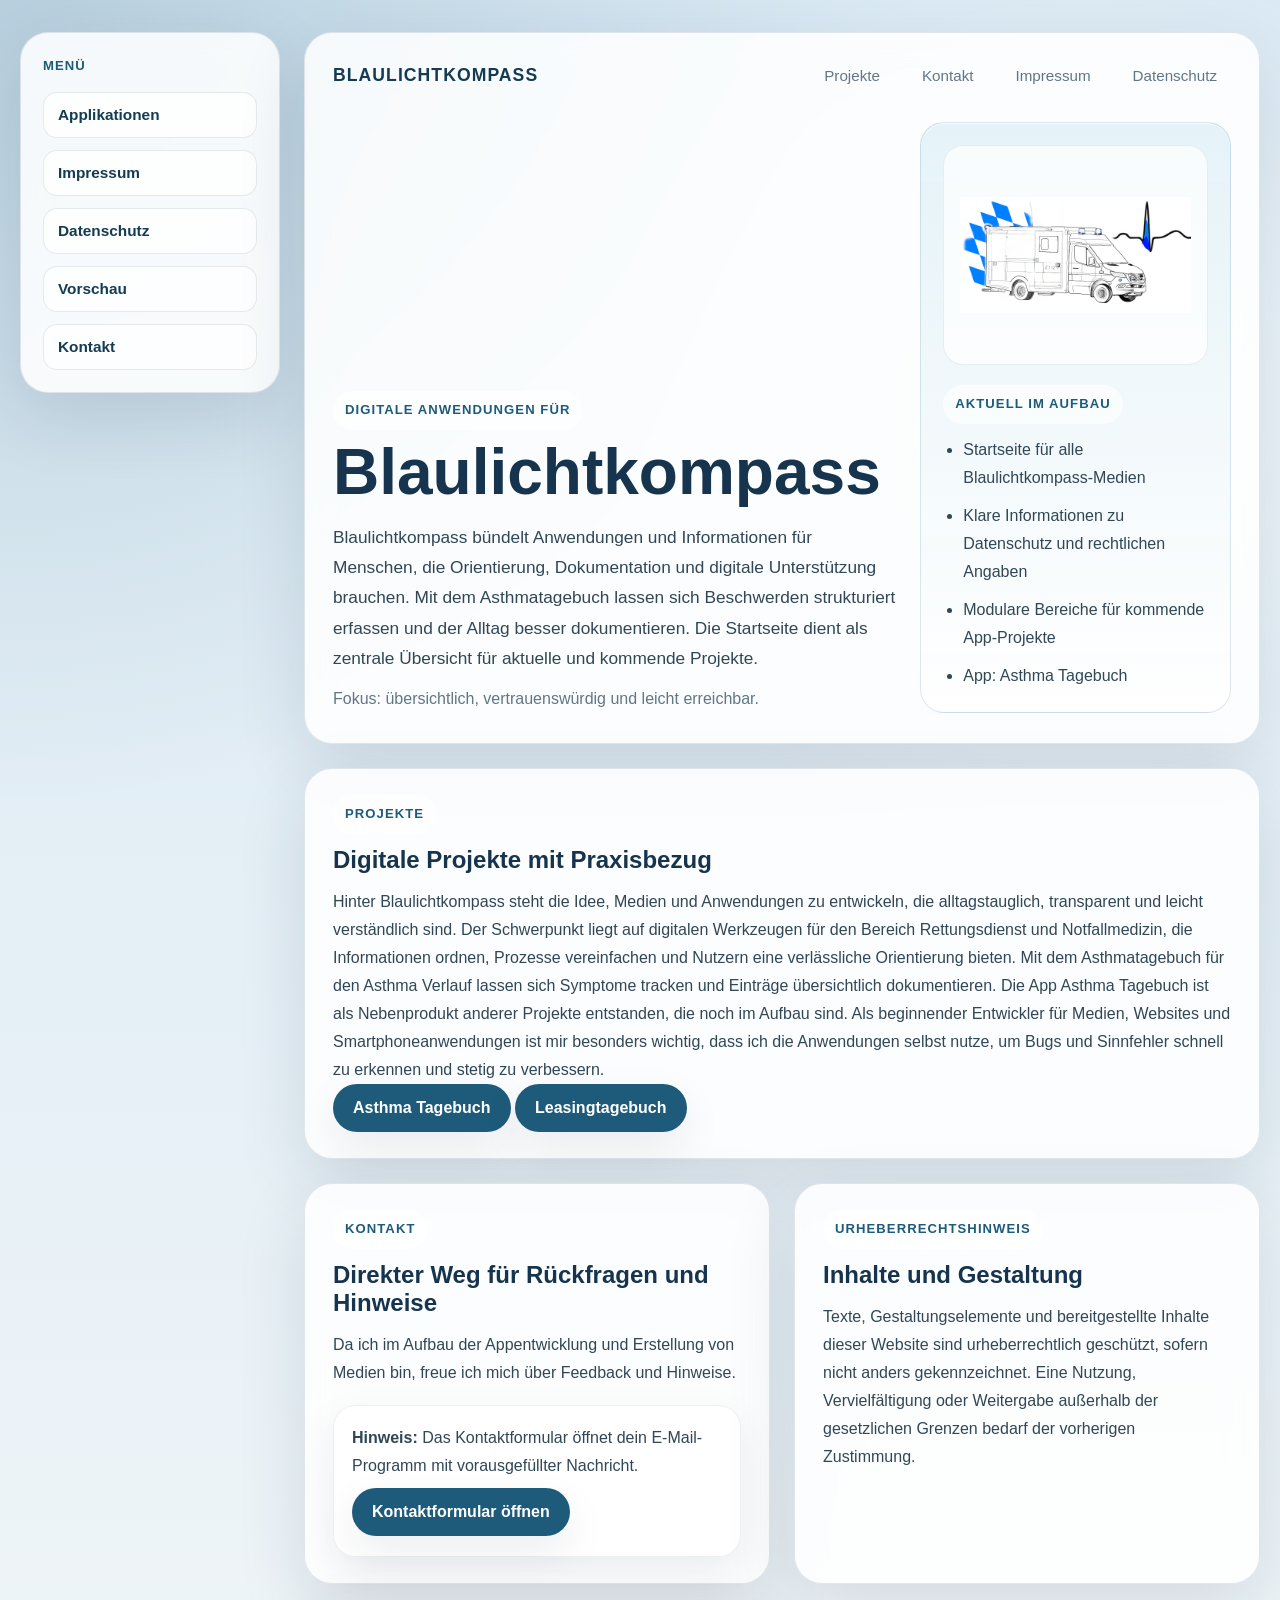
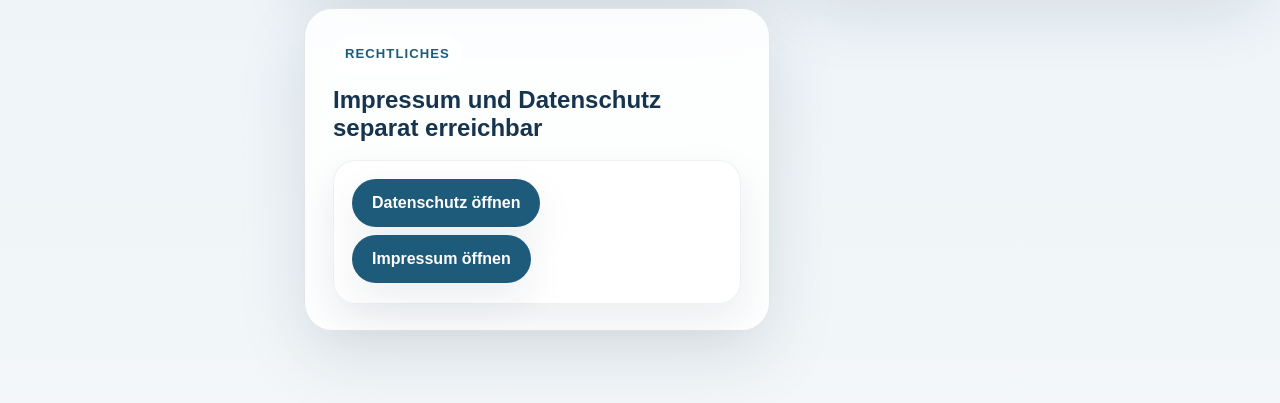
==== commit eb1b6c49: "menü" ====
--- a/index.html
+++ b/index.html
@@ -13,6 +13,19 @@
 </head>
 <body>
   <div class="page-shell">
+    <div class="site-layout">
+      <aside class="side-menu content-card">
+        <p class="menu-label">Menü</p>
+        <nav class="side-menu-links" aria-label="Seitennavigation">
+          <a href="/applikationen/">Applikationen</a>
+          <a href="/impressum/">Impressum</a>
+          <a href="/datenschutz/">Datenschutz</a>
+          <a href="https://blaulichtkompass.de/applikationen/vorschau">Vorschau</a>
+          <button class="side-menu-button" type="button" data-open-contact>Kontakt</button>
+        </nav>
+      </aside>
+
+      <div class="site-content">
     <header class="hero content-card">
       <nav class="topbar" aria-label="Hauptnavigation">
         <a class="brand" href="#start">Blaulichtkompass</a>
@@ -113,6 +126,8 @@
         </div>
       </section>
     </main>
+      </div>
+    </div>
   </div>
 
   <div class="contact-modal" id="contact-modal" hidden>
--- a/styles.css
+++ b/styles.css
@@ -51,10 +51,23 @@
   padding: 32px 20px 72px;
 }
 
+.site-layout {
+  display: grid;
+  grid-template-columns: minmax(220px, 260px) minmax(0, 1fr);
+  gap: 24px;
+  width: min(1400px, 100%);
+  margin: 0 auto;
+}
+
+.site-content,
 .hero,
 .main-grid {
-  width: min(1120px, 100%);
-  margin: 0 auto;
+  min-width: 0;
+}
+
+.hero,
+.main-grid {
+  width: 100%;
 }
 
 .content-card {
@@ -63,6 +76,54 @@
   background: var(--panel);
   box-shadow: var(--shadow);
   backdrop-filter: blur(14px);
+}
+
+.side-menu {
+  position: sticky;
+  top: 24px;
+  align-self: start;
+  padding: 22px;
+}
+
+.menu-label {
+  display: inline-block;
+  margin: 0 0 14px;
+  color: var(--accent);
+  font-size: 0.82rem;
+  font-weight: 700;
+  letter-spacing: 0.08em;
+  text-transform: uppercase;
+}
+
+.side-menu-links {
+  display: grid;
+  gap: 12px;
+}
+
+.side-menu-links a,
+.side-menu-button {
+  display: inline-flex;
+  align-items: center;
+  justify-content: flex-start;
+  min-height: 46px;
+  padding: 0 14px;
+  border: 1px solid rgba(20, 59, 81, 0.1);
+  border-radius: 14px;
+  background: rgba(255, 255, 255, 0.74);
+  color: var(--accent-dark);
+  font-size: 0.96rem;
+  font-weight: 700;
+  text-decoration: none;
+  cursor: pointer;
+  transition: background-color 180ms ease, transform 180ms ease, color 180ms ease;
+}
+
+.side-menu-links a:hover,
+.side-menu-links a:focus-visible,
+.side-menu-button:hover,
+.side-menu-button:focus-visible {
+  background: rgba(226, 241, 247, 0.92);
+  transform: translateY(-1px);
 }
 
 .hero {
@@ -646,12 +707,17 @@
 }
 
 @media (max-width: 900px) {
+  .site-layout,
   .hero-grid,
   .cards,
   .app-hero-grid {
     grid-template-columns: 1fr;
   }
 
+  .side-menu {
+    position: static;
+  }
+
   .main-grid > section {
     grid-column: span 12;
   }
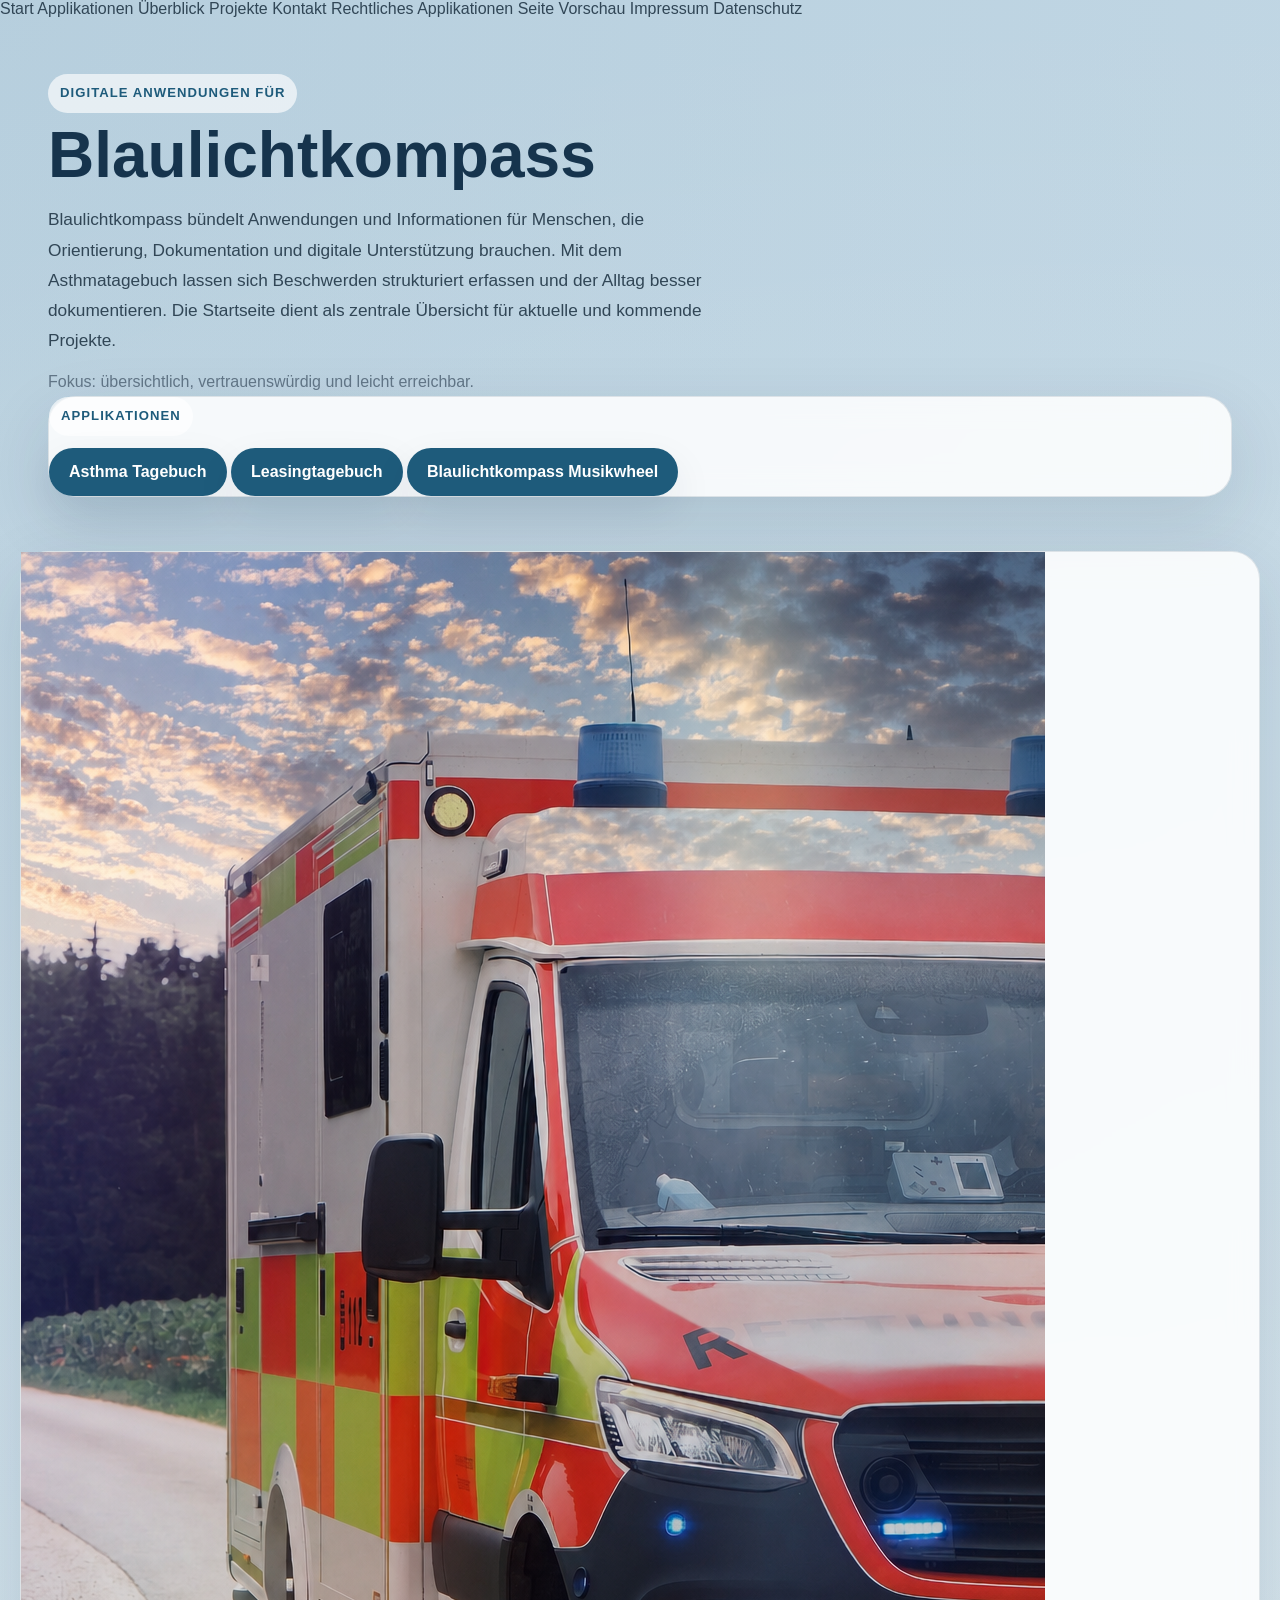
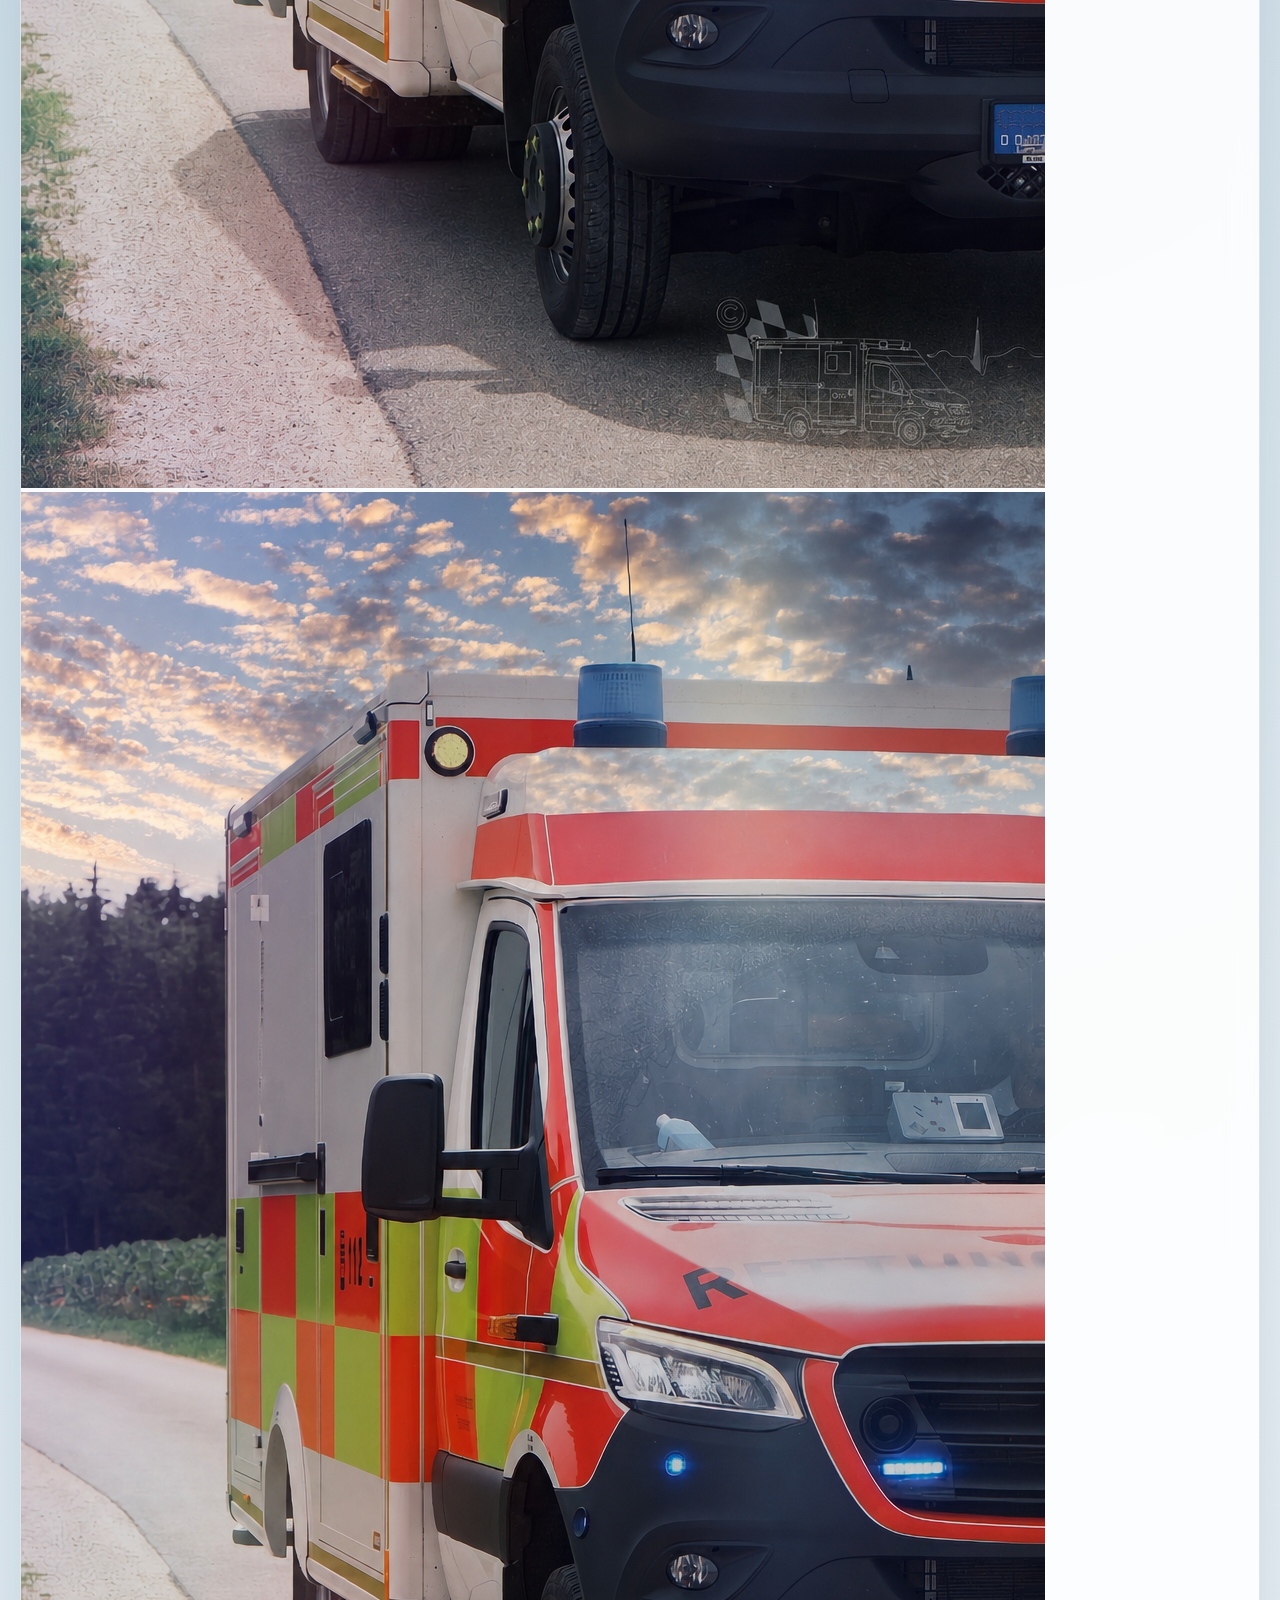
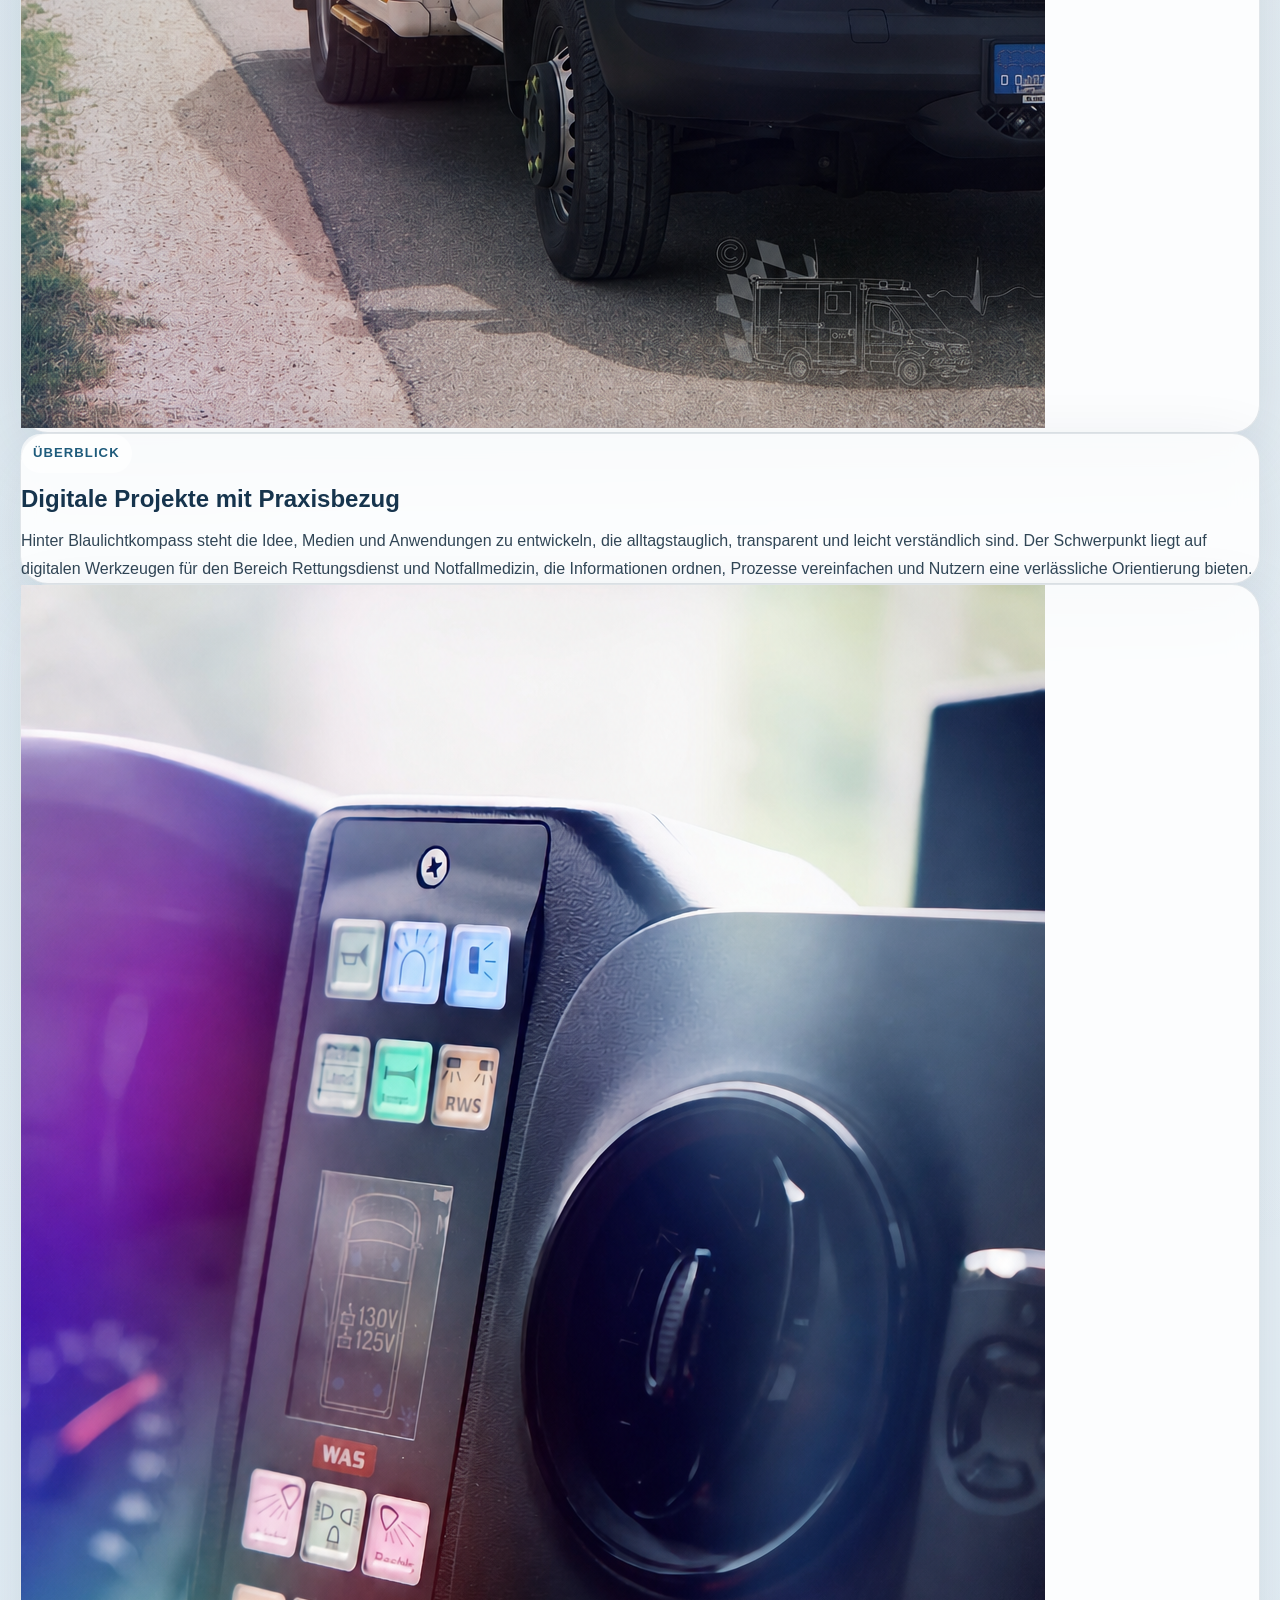
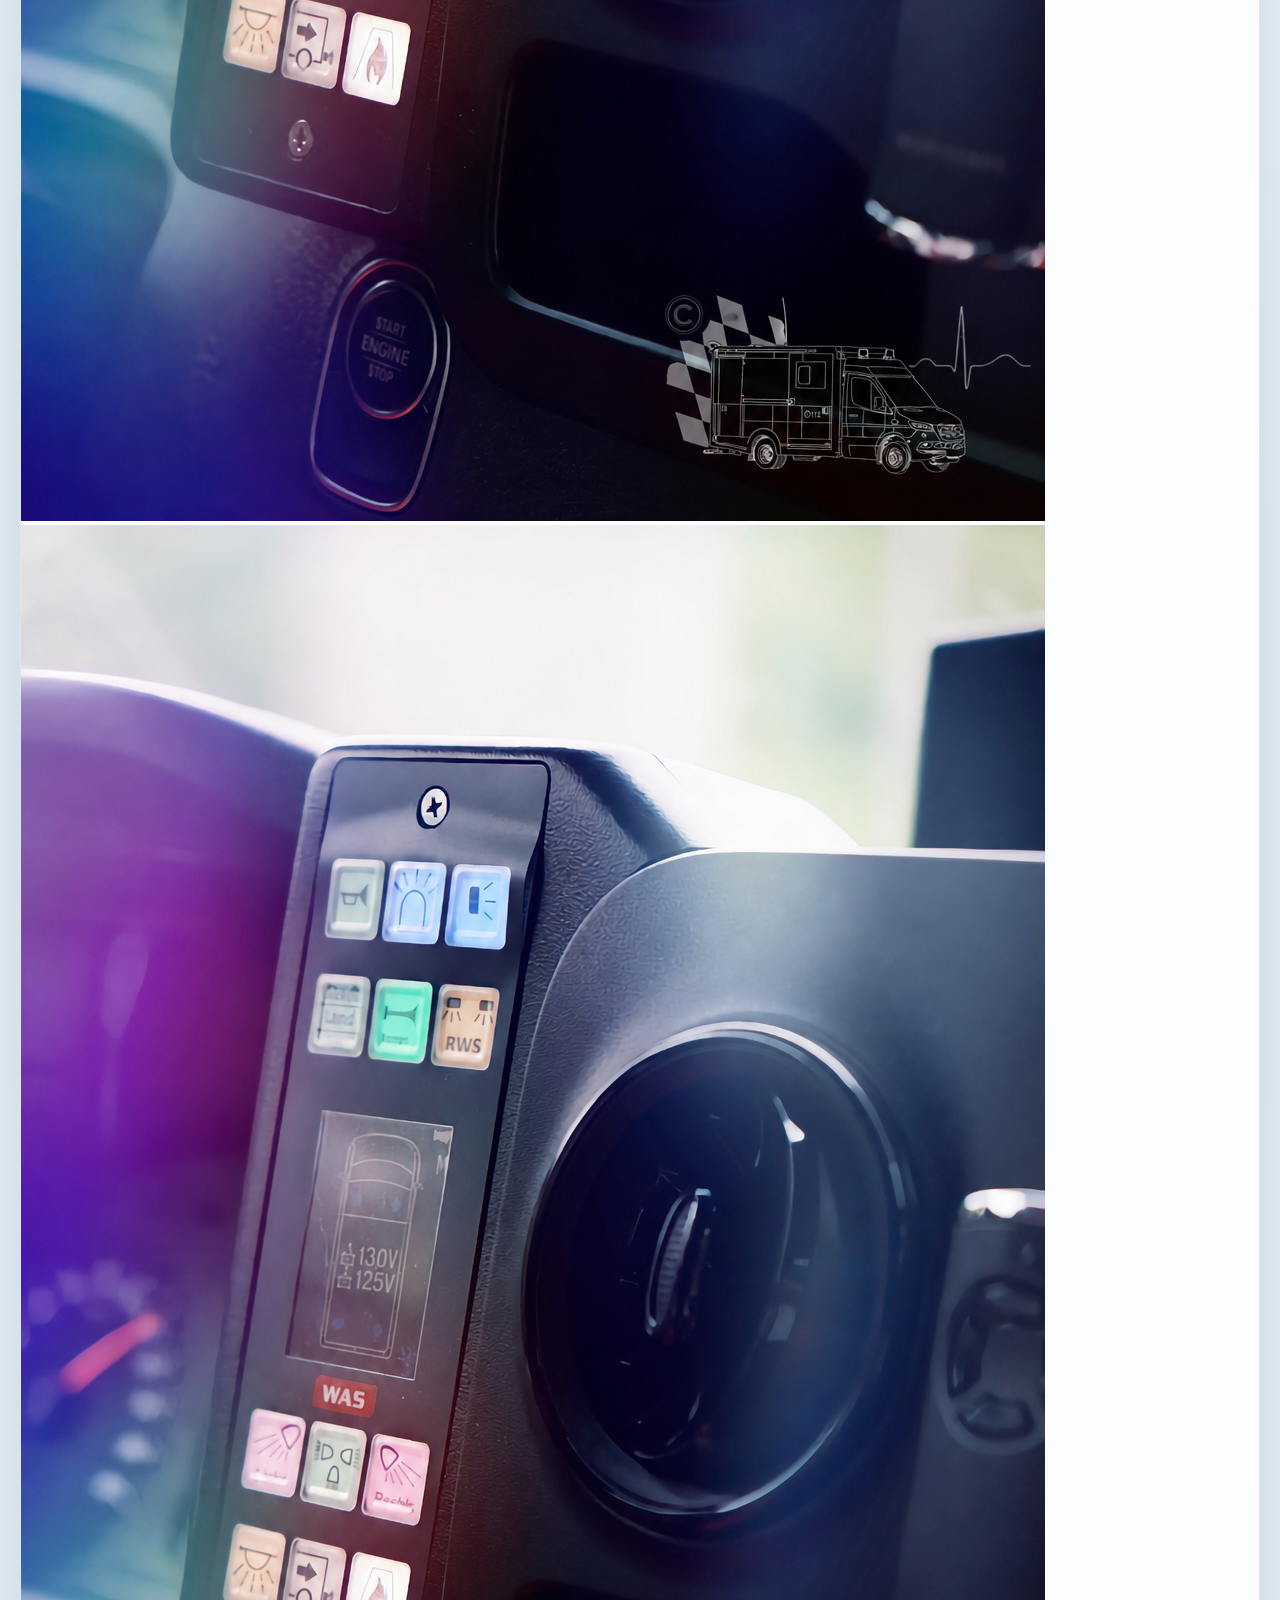
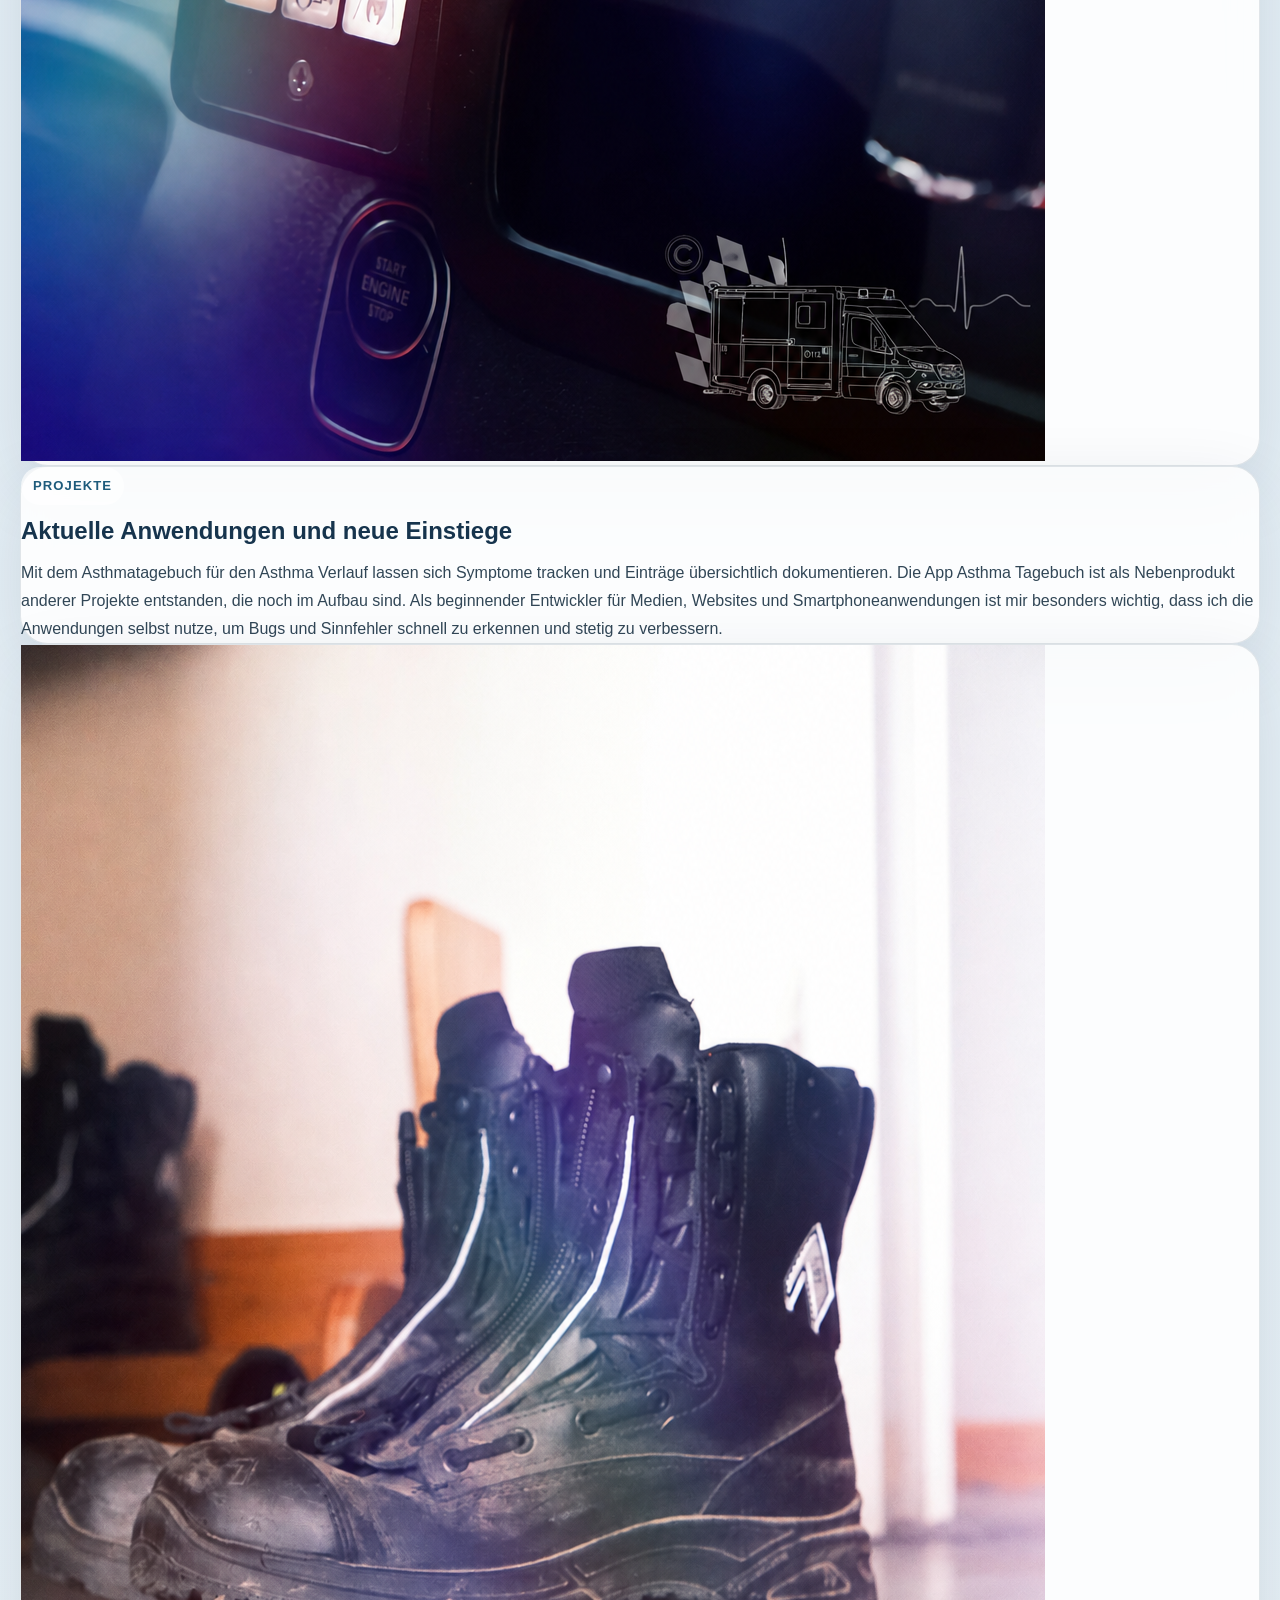
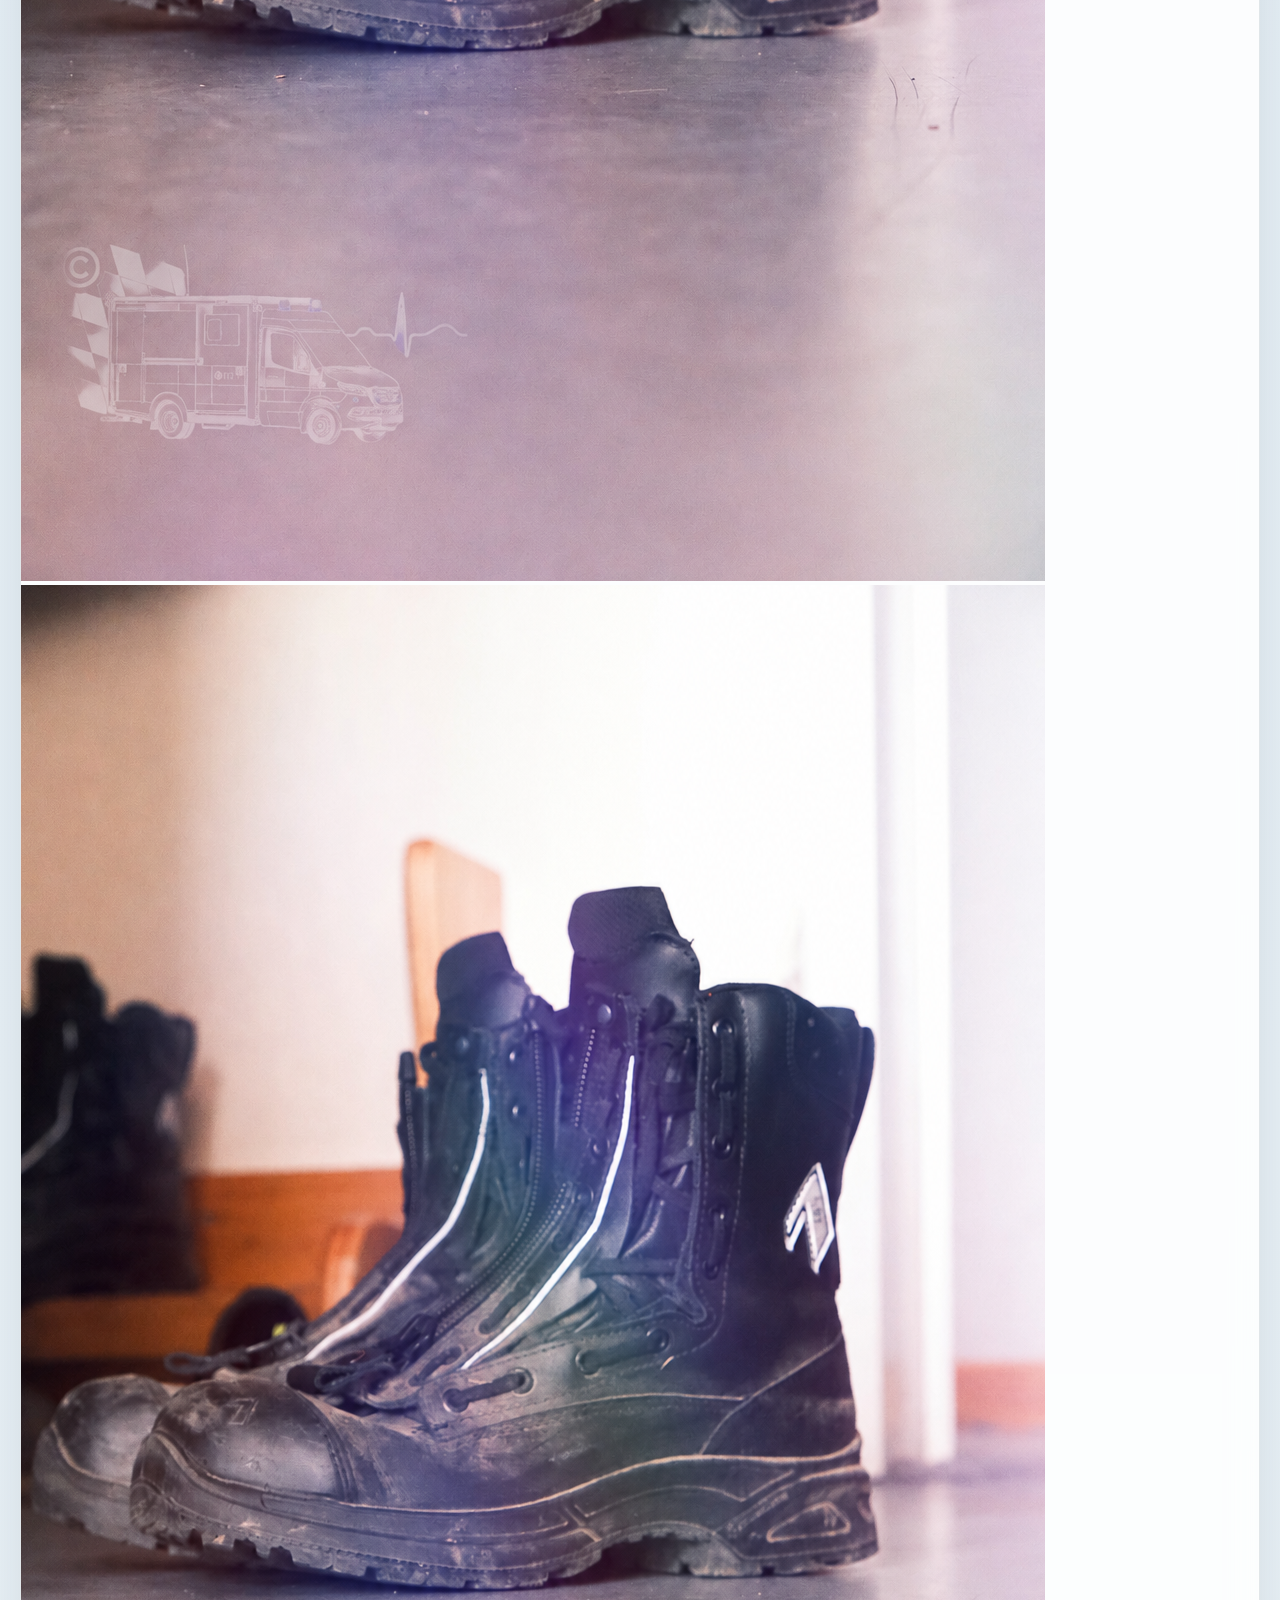
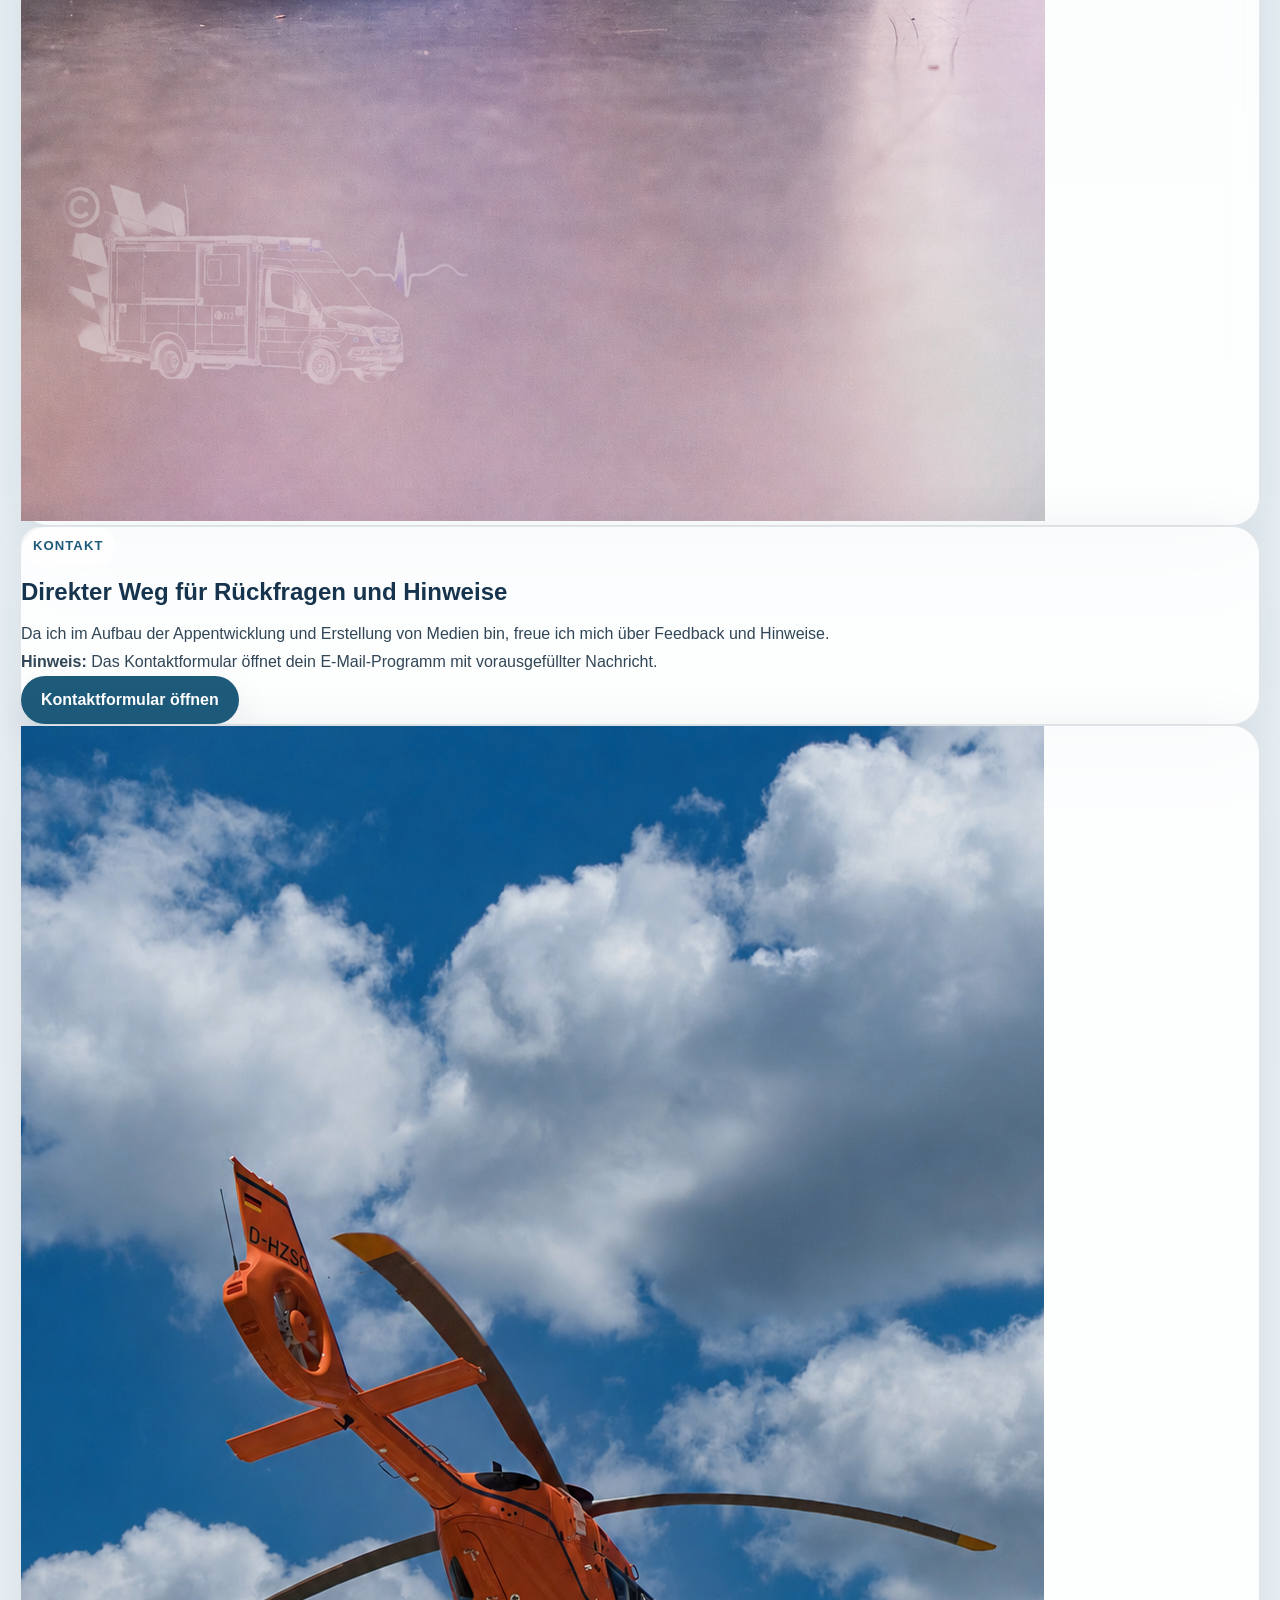
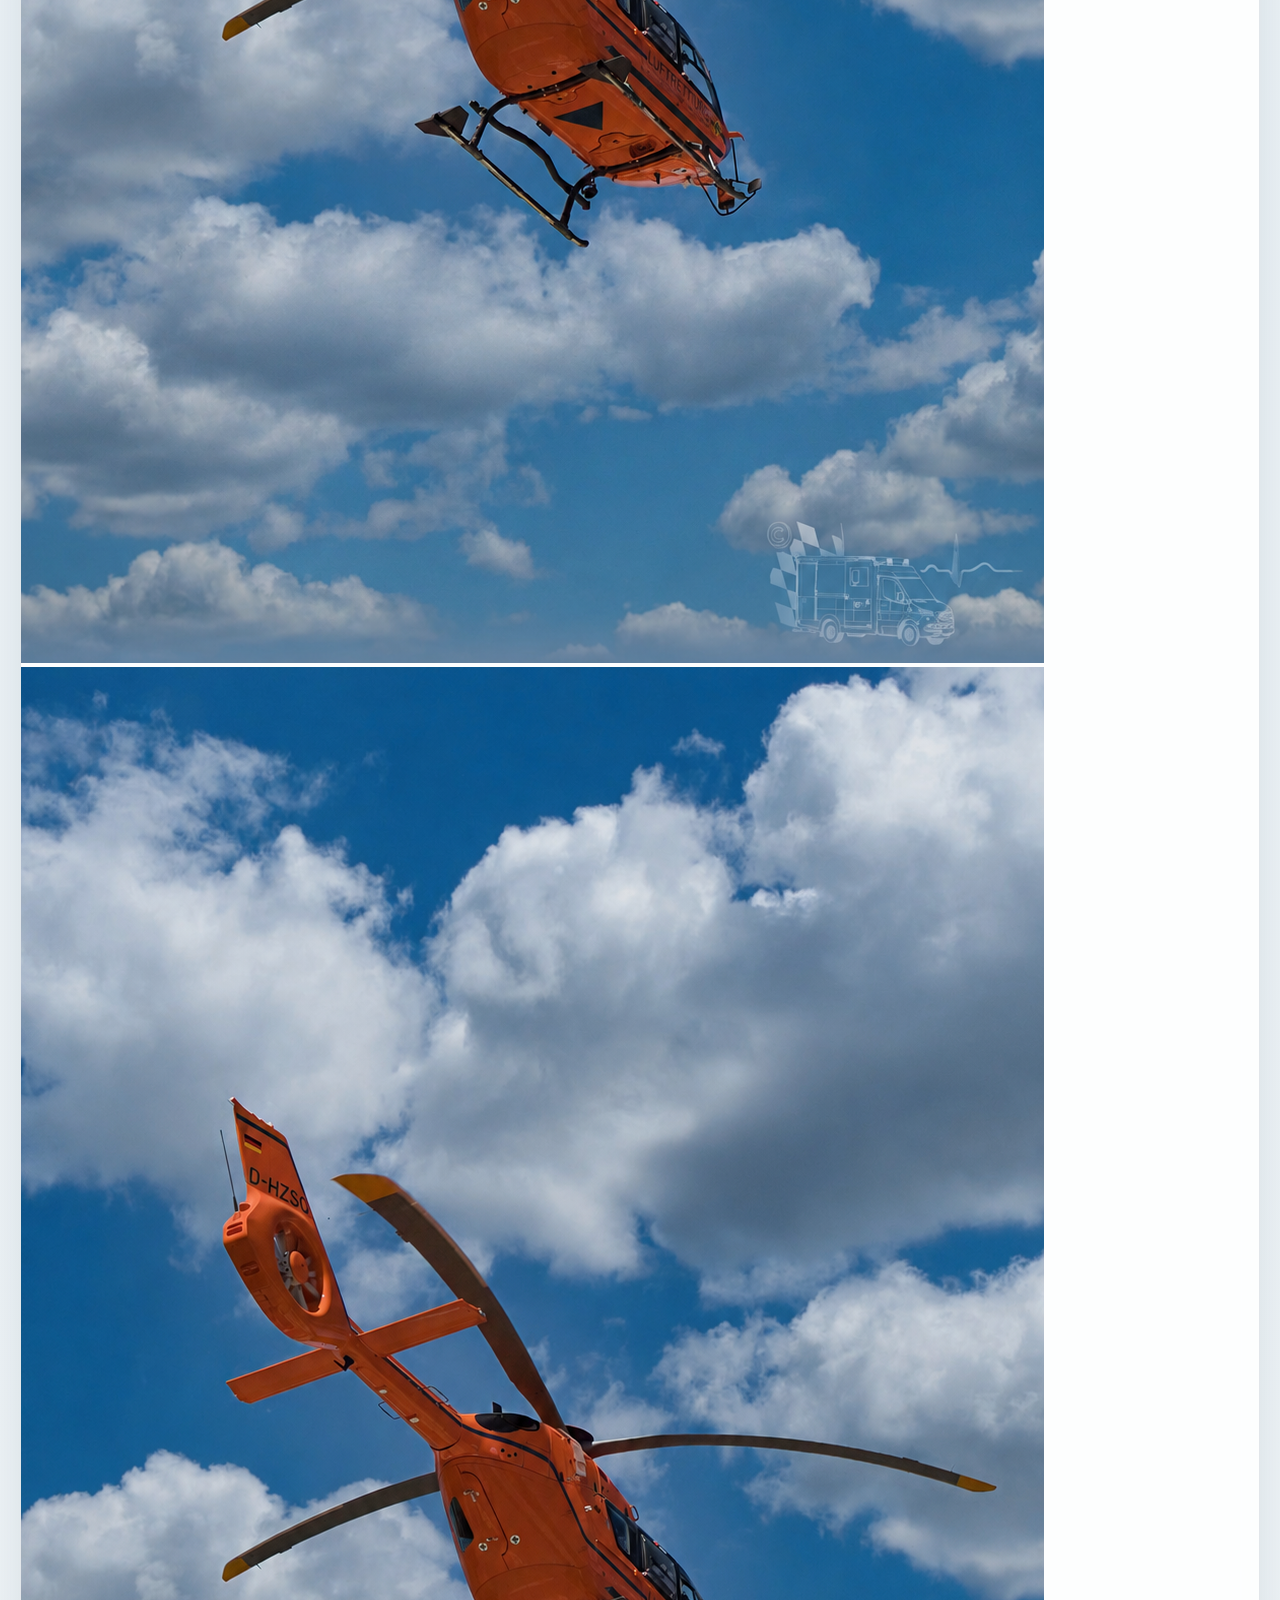
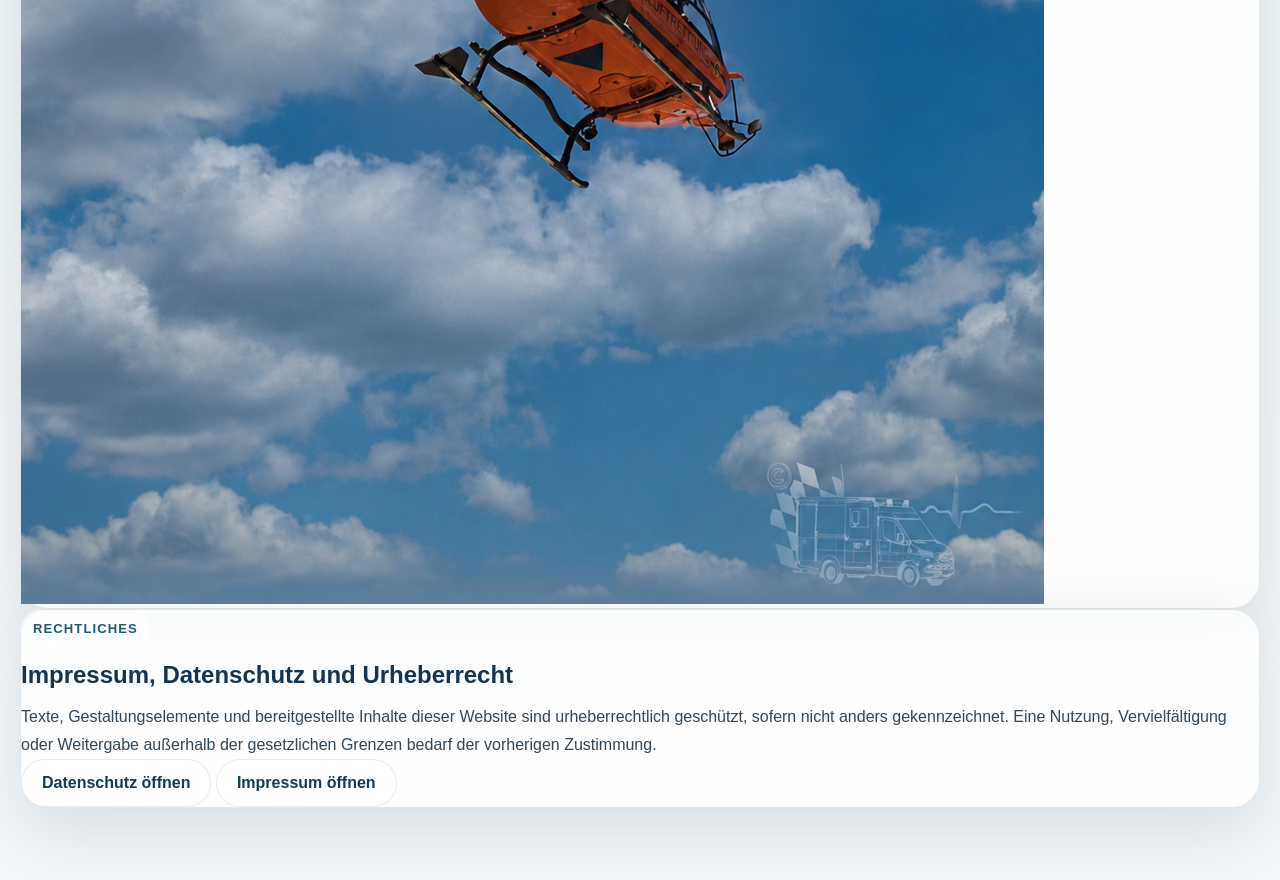
==== commit be3bea22: "musikwheel und neue pages" ====
--- a/index.html
+++ b/index.html
@@ -12,122 +12,146 @@
   <link rel="stylesheet" href="styles.css">
 </head>
 <body>
+  <header class="topbar-fixed">
+    <nav class="topbar-fixed-panel" aria-label="Seitennavigation">
+      <a href="#start">Start</a>
+      <a href="#apps">Applikationen</a>
+      <a href="#ueberblick">Überblick</a>
+      <a href="#projekte">Projekte</a>
+      <a href="#kontakt">Kontakt</a>
+      <a href="#rechtliches">Rechtliches</a>
+      <a href="/applikationen/">Applikationen Seite</a>
+      <a href="/applikationen/vorschau">Vorschau</a>
+      <a href="/impressum/">Impressum</a>
+      <a href="/datenschutz/">Datenschutz</a>
+    </nav>
+  </header>
+
   <div class="page-shell">
-    <div class="site-layout">
-      <aside class="side-menu content-card">
-        <p class="menu-label">Menü</p>
-        <nav class="side-menu-links" aria-label="Seitennavigation">
-          <a href="/applikationen/">Applikationen</a>
-          <a href="/impressum/">Impressum</a>
-          <a href="/datenschutz/">Datenschutz</a>
-          <a href="https://blaulichtkompass.de/applikationen/vorschau">Vorschau</a>
-          <button class="side-menu-button" type="button" data-open-contact>Kontakt</button>
-        </nav>
-      </aside>
-
-      <div class="site-content">
-    <header class="hero content-card">
-      <nav class="topbar" aria-label="Hauptnavigation">
-        <a class="brand" href="#start">Blaulichtkompass</a>
-        <div class="nav-links">
-          <a href="#projekte">Projekte</a>
-          <button class="nav-button" type="button" data-open-contact>Kontakt</button>
-          <a href="/impressum">Impressum</a>
-          <a href="/datenschutz">Datenschutz</a>
-        </div>
-      </nav>
-
-      <div class="hero-grid" id="start">
-        <div>
-          <p class="eyebrow">Digitale Anwendungen für</p>
-          <h1>Blaulichtkompass</h1>
-          <p class="intro">
-            Blaulichtkompass bündelt Anwendungen und Informationen für Menschen, die
-            Orientierung, Dokumentation und digitale Unterstützung brauchen. Mit dem
-            <a href="/applikationen/asthmatagebuch/">Asthmatagebuch</a> lassen sich
-            Beschwerden strukturiert erfassen und der Alltag besser dokumentieren. Die
-            Startseite dient als zentrale Übersicht für aktuelle und kommende Projekte.
-          </p>
-          <p class="updated">Fokus: übersichtlich, vertrauenswürdig und leicht erreichbar.</p>
-
-        </div>
-
-        <aside class="hero-panel" aria-label="Projektübersicht">
-          <div class="logo-frame">
-            <img
-              class="hero-logo"
-              src="logo.png"
-              alt="Logo von Blaulichtkompass"
-            >
-          </div>
-          <p class="panel-label">Aktuell im Aufbau</p>
-          <ul class="feature-list">
-            <li>Startseite für alle Blaulichtkompass-Medien</li>
-            <li>Klare Informationen zu Datenschutz und rechtlichen Angaben</li>
-            <li>Modulare Bereiche für kommende App-Projekte</li>
-            <li>App: Asthma Tagebuch</li>
-          </ul>
-        </aside>
-      </div>
-    </header>
-
-    <main class="main-grid">
-      <section class="content-card section-large" id="projekte">
-        <p class="section-tag">Projekte</p>
-        <h2>Digitale Projekte mit Praxisbezug</h2>
-        <p>
-          Hinter Blaulichtkompass steht die Idee, Medien und Anwendungen zu entwickeln, die
-          alltagstauglich, transparent und leicht verständlich sind. Der Schwerpunkt liegt
-          auf digitalen Werkzeugen für den Bereich Rettungsdienst und Notfallmedizin, die
-          Informationen ordnen, Prozesse vereinfachen und Nutzern eine verlässliche
-          Orientierung bieten. Mit dem <a href="/applikationen/asthmatagebuch/">Asthmatagebuch für den Asthma Verlauf</a> lassen sich Symptome tracken und Einträge übersichtlich dokumentieren. Die App Asthma Tagebuch ist als Nebenprodukt anderer Projekte entstanden, die noch im Aufbau sind. Als beginnender Entwickler für Medien, Websites und Smartphoneanwendungen
-          ist mir besonders wichtig, dass ich die Anwendungen selbst nutze, um Bugs und Sinnfehler schnell zu erkennen und stetig zu verbessern. 
-        </p>
-        <p>
+    <header class="hero" id="start">
+      <p class="eyebrow">Digitale Anwendungen für</p>
+      <h1>Blaulichtkompass</h1>
+      <p class="intro hero-intro">
+        Blaulichtkompass bündelt Anwendungen und Informationen für Menschen, die
+        Orientierung, Dokumentation und digitale Unterstützung brauchen. Mit dem
+        <a href="/applikationen/asthmatagebuch/">Asthmatagebuch</a> lassen sich
+        Beschwerden strukturiert erfassen und der Alltag besser dokumentieren. Die
+        Startseite dient als zentrale Übersicht für aktuelle und kommende Projekte.
+      </p>
+      <p class="updated">Fokus: übersichtlich, vertrauenswürdig und leicht erreichbar.</p>
+
+      <section class="apps-strip content-card" id="apps" aria-label="Applikationen">
+        <p class="section-tag">Applikationen</p>
+        <div class="button-row apps-row">
           <a class="button button-primary" href="https://blaulichtkompass.de/applikationen/asthmatagebuch">Asthma Tagebuch</a>
           <a class="button button-primary" href="https://blaulichtkompass.de/applikationen/leasingtagebuch">Leasingtagebuch</a>
-        </p>
-      </section>
-
-      <section class="content-card" id="kontakt">
-        <p class="section-tag">Kontakt</p>
-        <h2>Direkter Weg für Rückfragen und Hinweise</h2>
-        <p>
-          Da ich im Aufbau der Appentwicklung und Erstellung von Medien bin, freue ich mich über Feedback und Hinweise. 
-        </p>
-        <div class="info-block">
-          <p><strong>Hinweis:</strong> Das Kontaktformular öffnet dein E-Mail-Programm mit vorausgefüllter Nachricht.</p>
-          <p><button class="button button-primary" type="button" data-open-contact>Kontaktformular öffnen</button></p>
+          <a class="button button-primary" href="https://blaulichtkompass.de/applikationen/musikwheel/">Blaulichtkompass Musikwheel</a>
         </div>
       </section>
-
-
-      <section class="content-card" id="urheberrecht">
-        <p class="section-tag">Urheberrechtshinweis</p>
-        <h2>Inhalte und Gestaltung</h2>
-        <p>
-          Texte, Gestaltungselemente und bereitgestellte Inhalte dieser Website sind
-          urheberrechtlich geschützt, sofern nicht anders gekennzeichnet. Eine Nutzung,
-          Vervielfältigung oder Weitergabe außerhalb der gesetzlichen Grenzen bedarf
-          der vorherigen Zustimmung.
-        </p>
-      </section>
-
-      <section class="content-card" id="rechtliches">
-        <p class="section-tag">Rechtliches</p>
-        <h2>Impressum und Datenschutz separat erreichbar</h2>
-        <div class="info-block">
-          <p>
-            <a class="button button-primary" href="/datenschutz">Datenschutz öffnen</a>
-          </p>
-          <p>
-            <a class="button button-primary" href="/impressum">Impressum öffnen</a>
-          </p>
-        </div>
+    </header>
+
+    <main class="story-grid">
+      <section class="story-row" id="ueberblick">
+        <article class="media-card content-card">
+          <div class="media-tile">
+            <img src="/assets/Websitelogo_rtw2.png" alt="Rettungswagen als Blaulichtkompass Motiv">
+            <div class="media-reflection" aria-hidden="true">
+              <img src="/assets/Websitelogo_rtw2.png" alt="">
+            </div>
+          </div>
+        </article>
+        <article class="text-card content-card">
+          <div class="text-card-inner">
+            <p class="section-tag">Überblick</p>
+            <h2>Digitale Projekte mit Praxisbezug</h2>
+            <p>
+              Hinter Blaulichtkompass steht die Idee, Medien und Anwendungen zu entwickeln, die
+              alltagstauglich, transparent und leicht verständlich sind. Der Schwerpunkt liegt
+              auf digitalen Werkzeugen für den Bereich Rettungsdienst und Notfallmedizin, die
+              Informationen ordnen, Prozesse vereinfachen und Nutzern eine verlässliche
+              Orientierung bieten.
+            </p>
+          </div>
+        </article>
+      </section>
+
+      <section class="story-row story-row-reverse" id="projekte">
+        <article class="media-card content-card">
+          <div class="media-tile">
+            <img src="/assets/Websitelogo_console.png" alt="Fahrzeugkonsole als Blaulichtkompass Motiv">
+            <div class="media-reflection" aria-hidden="true">
+              <img src="/assets/Websitelogo_console.png" alt="">
+            </div>
+          </div>
+        </article>
+        <article class="text-card content-card">
+          <div class="text-card-inner">
+            <p class="section-tag">Projekte</p>
+            <h2>Aktuelle Anwendungen und neue Einstiege</h2>
+            <p>
+              Mit dem <a href="/applikationen/asthmatagebuch/">Asthmatagebuch für den Asthma Verlauf</a>
+              lassen sich Symptome tracken und Einträge übersichtlich dokumentieren. Die App
+              Asthma Tagebuch ist als Nebenprodukt anderer Projekte entstanden, die noch im Aufbau
+              sind. Als beginnender Entwickler für Medien, Websites und Smartphoneanwendungen ist
+              mir besonders wichtig, dass ich die Anwendungen selbst nutze, um Bugs und Sinnfehler
+              schnell zu erkennen und stetig zu verbessern.
+            </p>
+          </div>
+        </article>
+      </section>
+
+      <section class="story-row" id="kontakt">
+        <article class="media-card content-card">
+          <div class="media-tile">
+            <img src="/assets/Websitelogo_haix.png" alt="Ausrüstungsmotiv aus dem Blaulichtkompass Bildkonzept">
+            <div class="media-reflection" aria-hidden="true">
+              <img src="/assets/Websitelogo_haix.png" alt="">
+            </div>
+          </div>
+        </article>
+        <article class="text-card content-card">
+          <div class="text-card-inner">
+            <p class="section-tag">Kontakt</p>
+            <h2>Direkter Weg für Rückfragen und Hinweise</h2>
+            <p>
+              Da ich im Aufbau der Appentwicklung und Erstellung von Medien bin, freue ich mich über
+              Feedback und Hinweise.
+            </p>
+            <div class="info-card">
+              <p><strong>Hinweis:</strong> Das Kontaktformular öffnet dein E-Mail-Programm mit vorausgefüllter Nachricht.</p>
+              <p><button class="button button-primary" type="button" data-open-contact>Kontaktformular öffnen</button></p>
+            </div>
+          </div>
+        </article>
+      </section>
+
+      <section class="story-row story-row-reverse" id="rechtliches">
+        <article class="media-card content-card">
+          <div class="media-tile">
+            <img src="/assets/Websitelogo_rth.png" alt="Rettungshubschrauber als Blaulichtkompass Motiv">
+            <div class="media-reflection" aria-hidden="true">
+              <img src="/assets/Websitelogo_rth.png" alt="">
+            </div>
+          </div>
+        </article>
+        <article class="text-card content-card">
+          <div class="text-card-inner">
+            <p class="section-tag">Rechtliches</p>
+            <h2>Impressum, Datenschutz und Urheberrecht</h2>
+            <p>
+              Texte, Gestaltungselemente und bereitgestellte Inhalte dieser Website sind
+              urheberrechtlich geschützt, sofern nicht anders gekennzeichnet. Eine Nutzung,
+              Vervielfältigung oder Weitergabe außerhalb der gesetzlichen Grenzen bedarf
+              der vorherigen Zustimmung.
+            </p>
+            <div class="button-row">
+              <a class="button button-secondary" href="/datenschutz/">Datenschutz öffnen</a>
+              <a class="button button-secondary" href="/impressum/">Impressum öffnen</a>
+            </div>
+          </div>
+        </article>
       </section>
     </main>
-      </div>
-    </div>
   </div>
 
   <div class="contact-modal" id="contact-modal" hidden>
@@ -216,7 +240,7 @@
         ].join("\n");
 
         window.location.href =
-          "mailto:kontakt@blaulichtkompass.de?subject=" +
+          "mailto:info@blaulichtkompass.de?subject=" +
           encodeURIComponent(subject) +
           "&body=" +
           encodeURIComponent(body);
@@ -227,4 +251,3 @@
   </script>
 </body>
 </html>
-
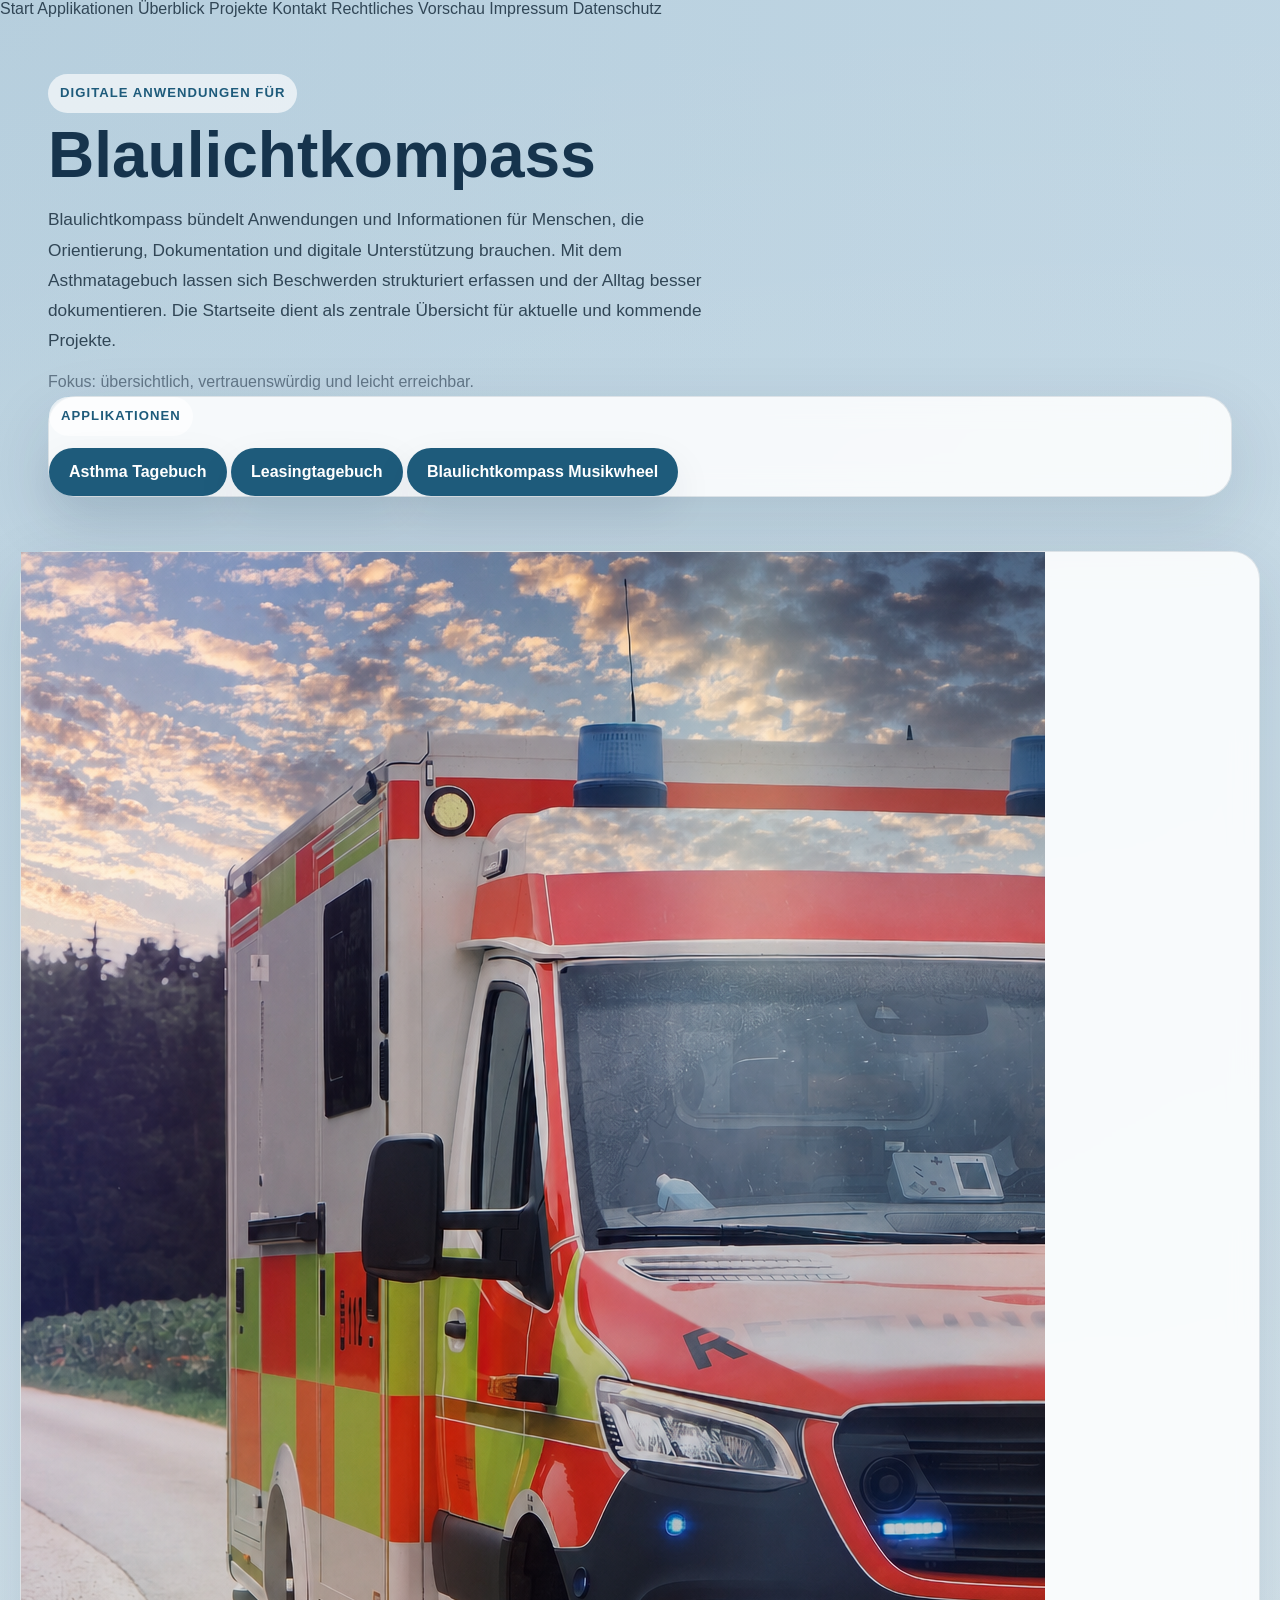
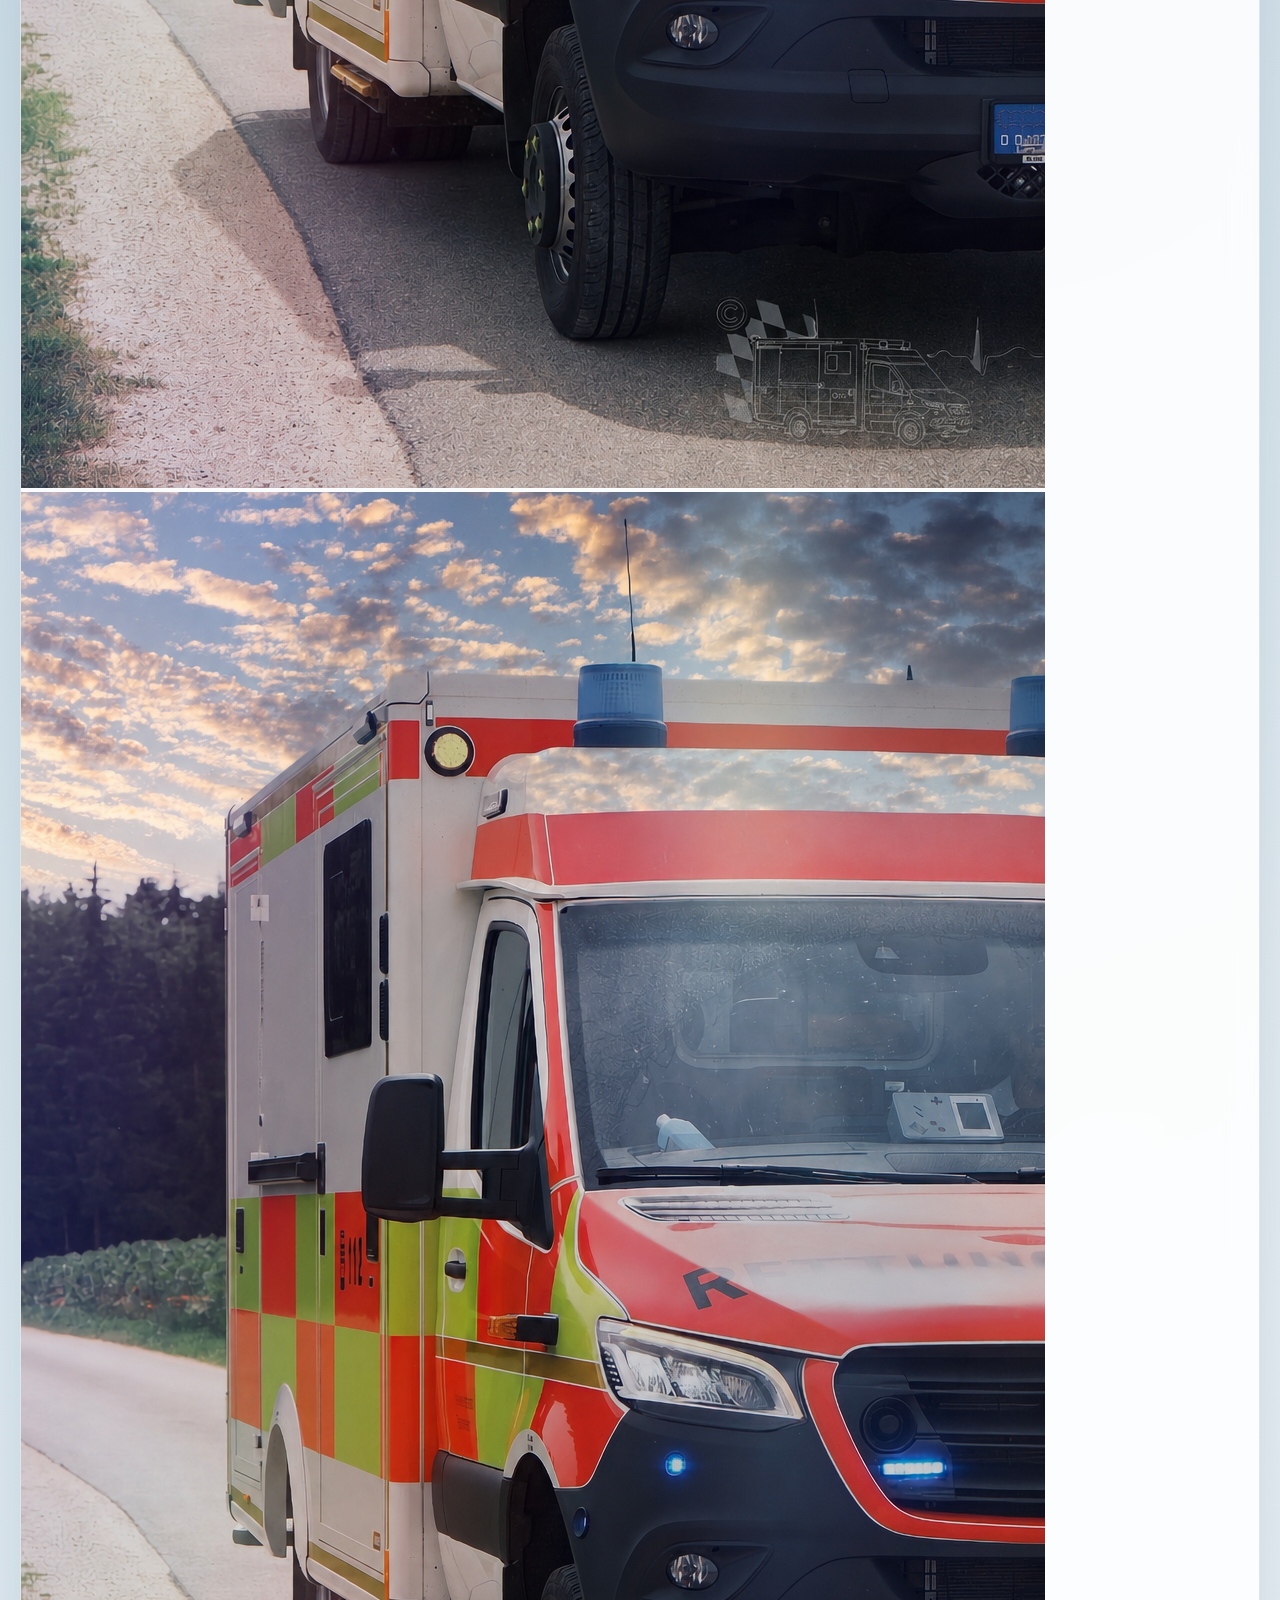
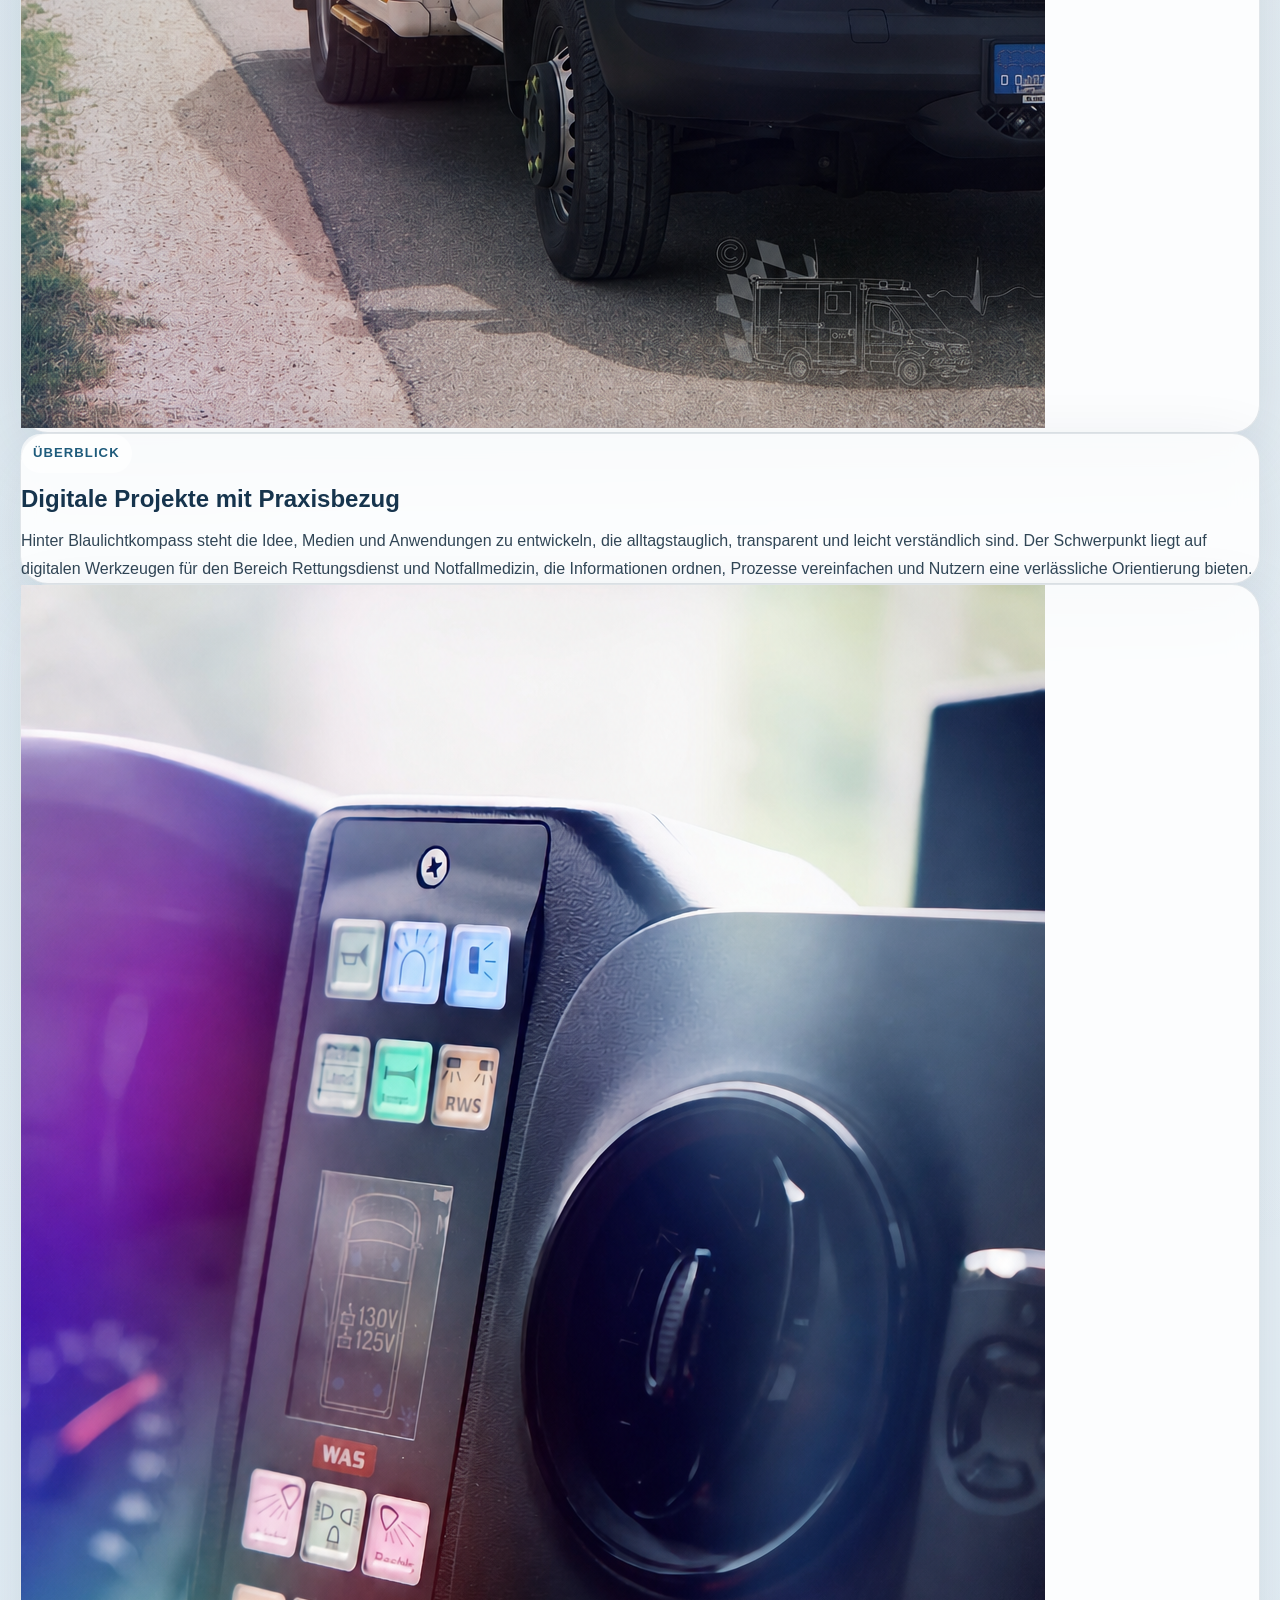
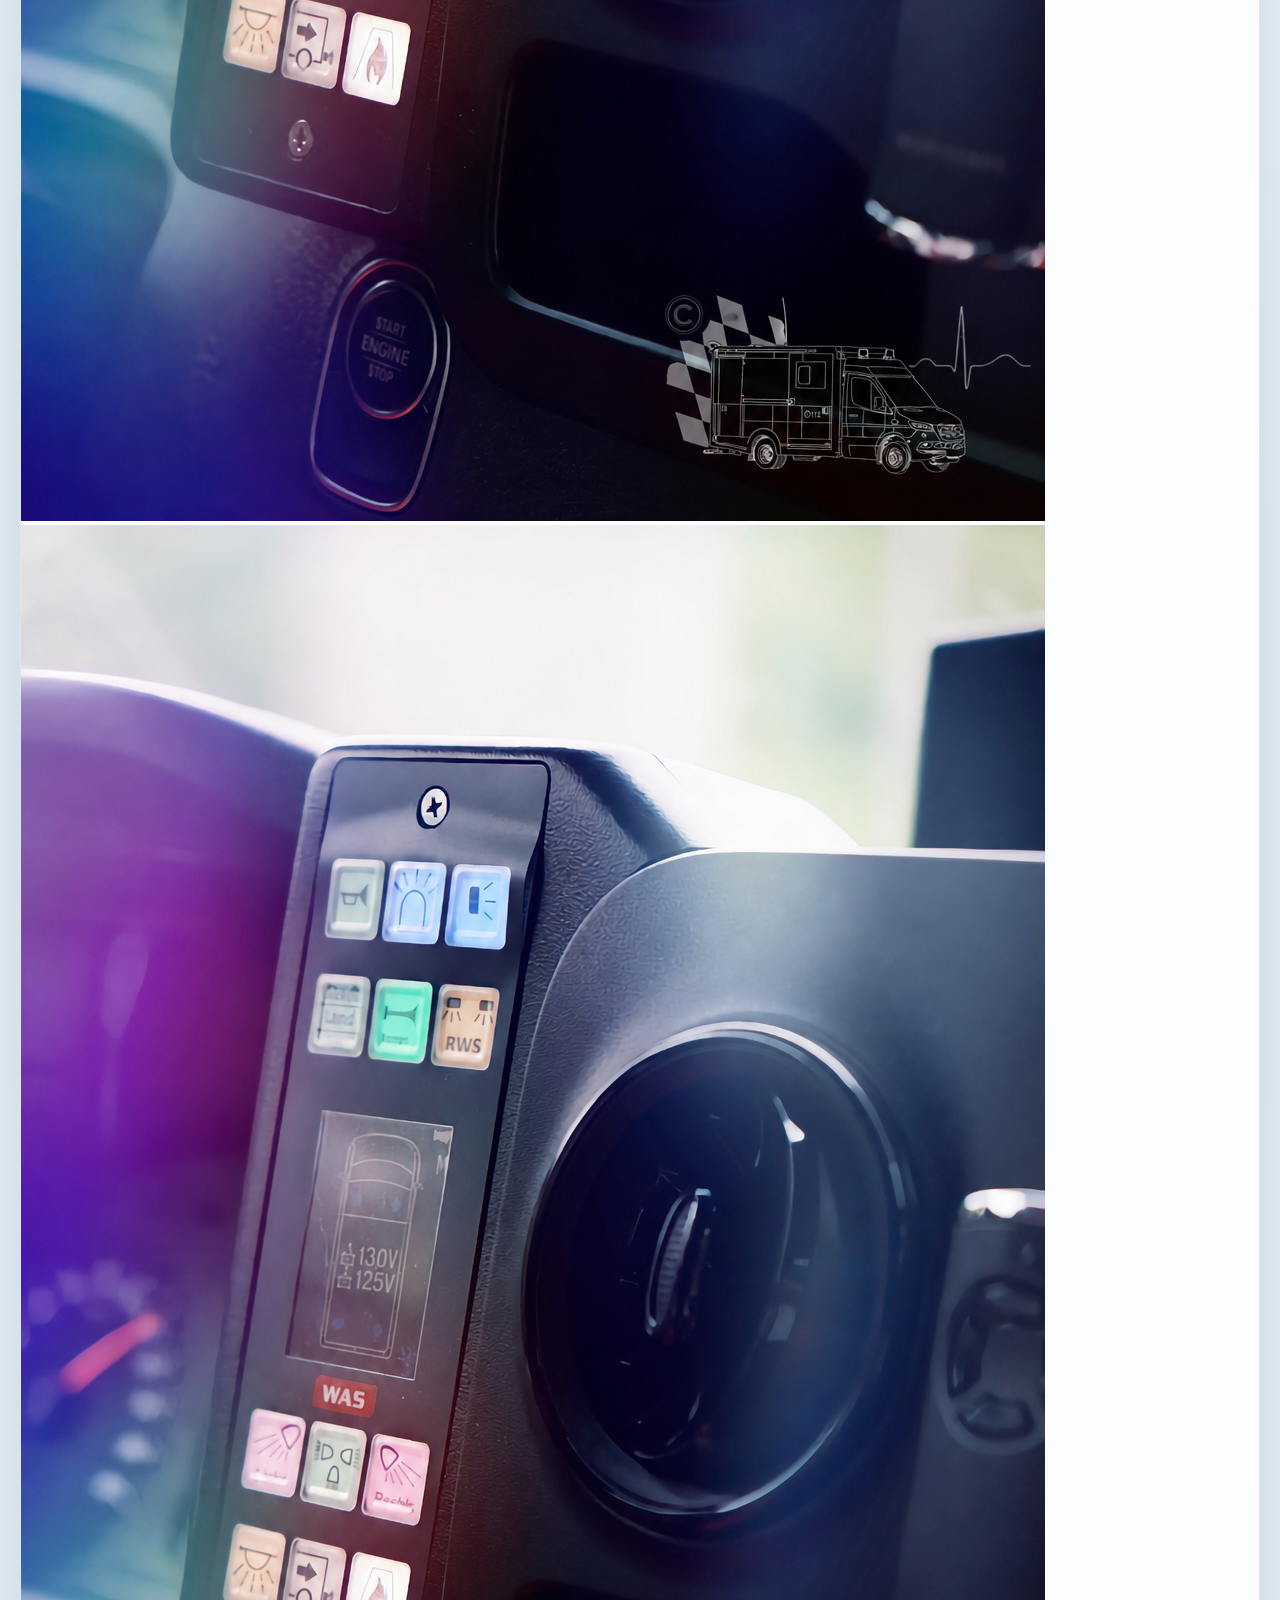
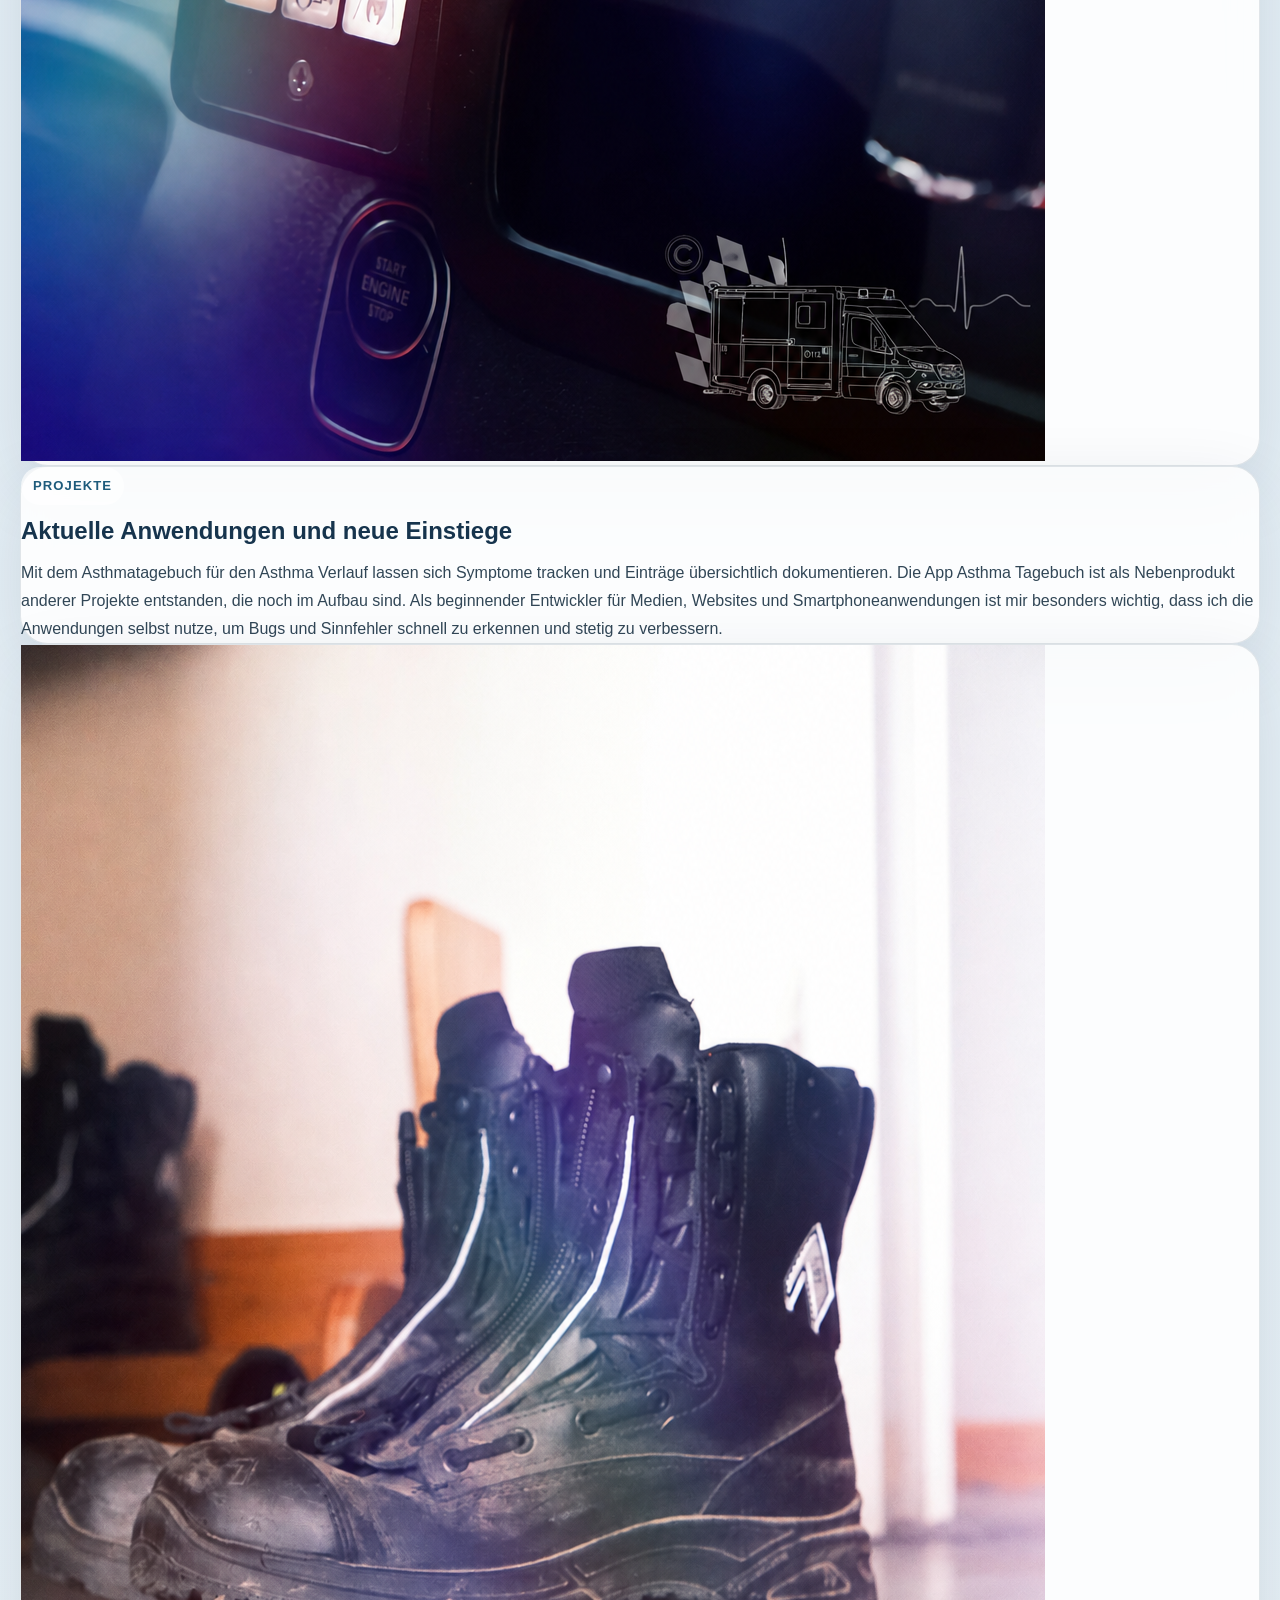
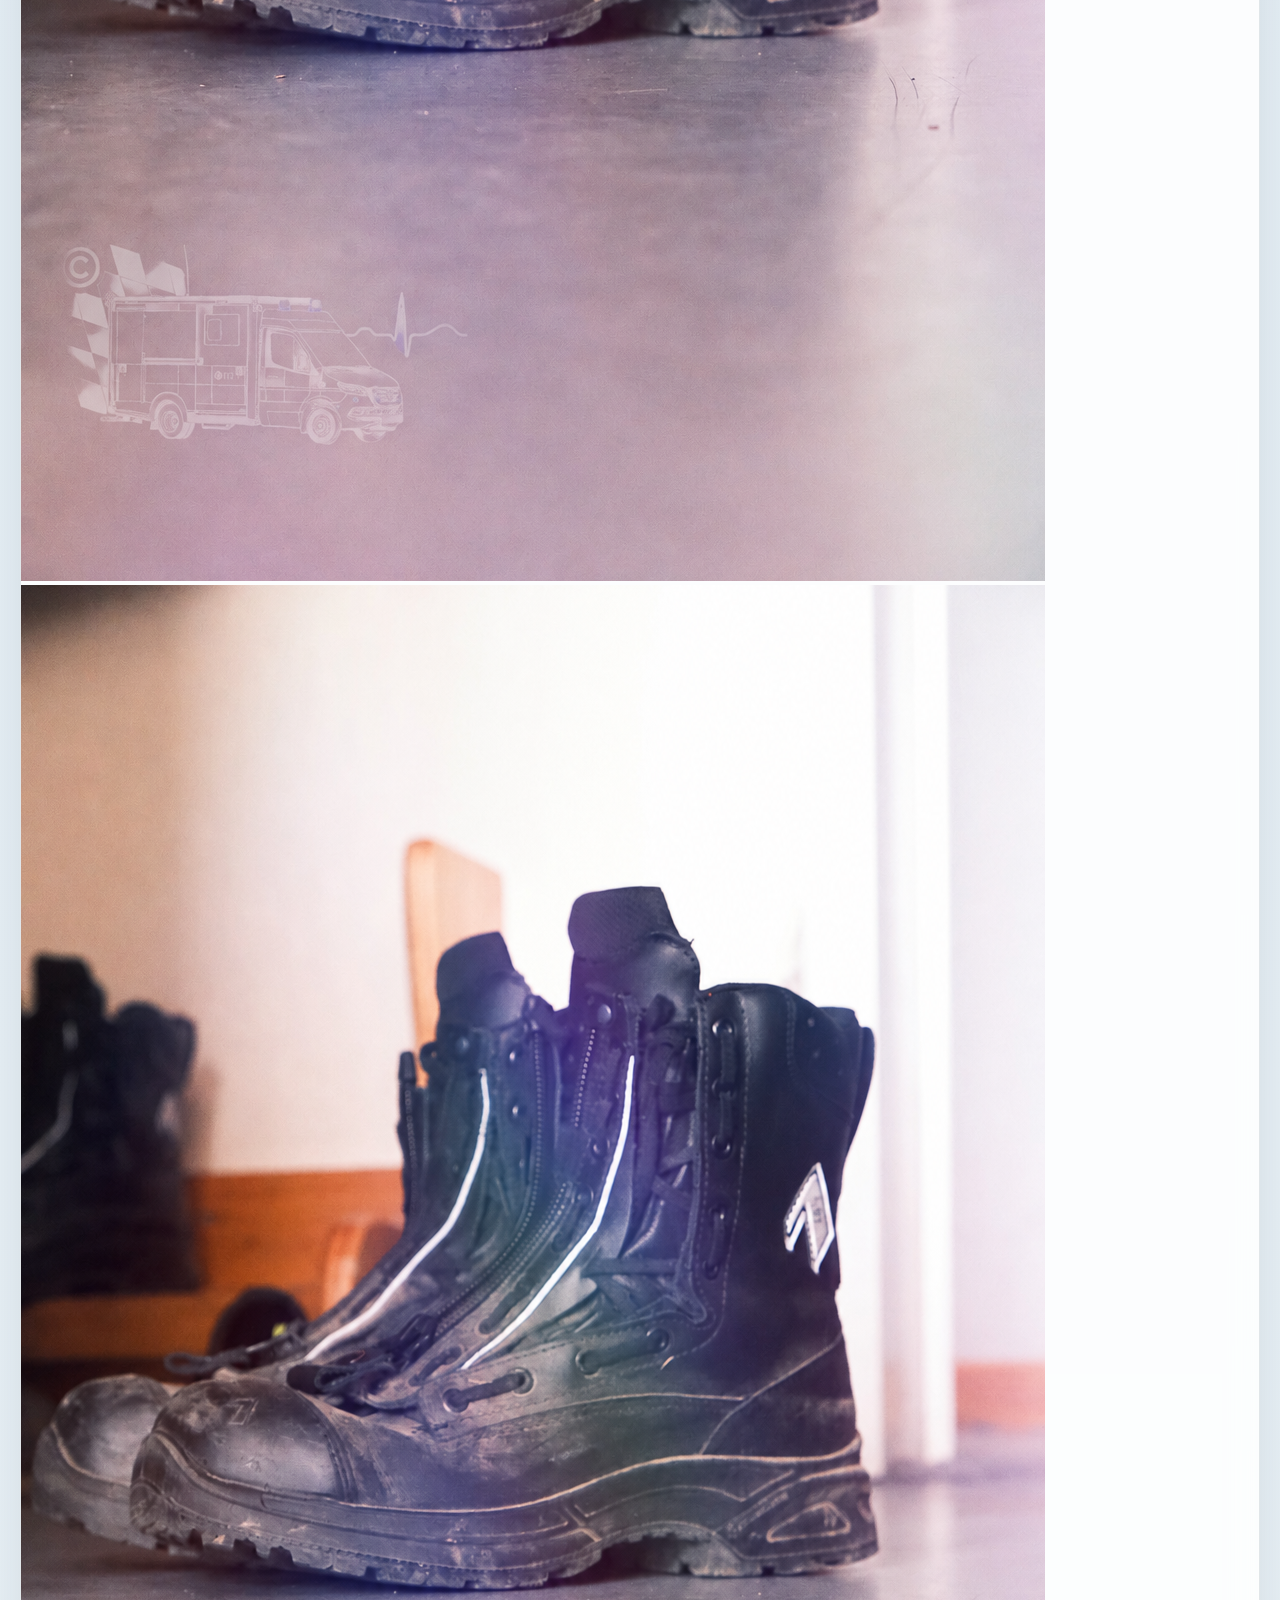
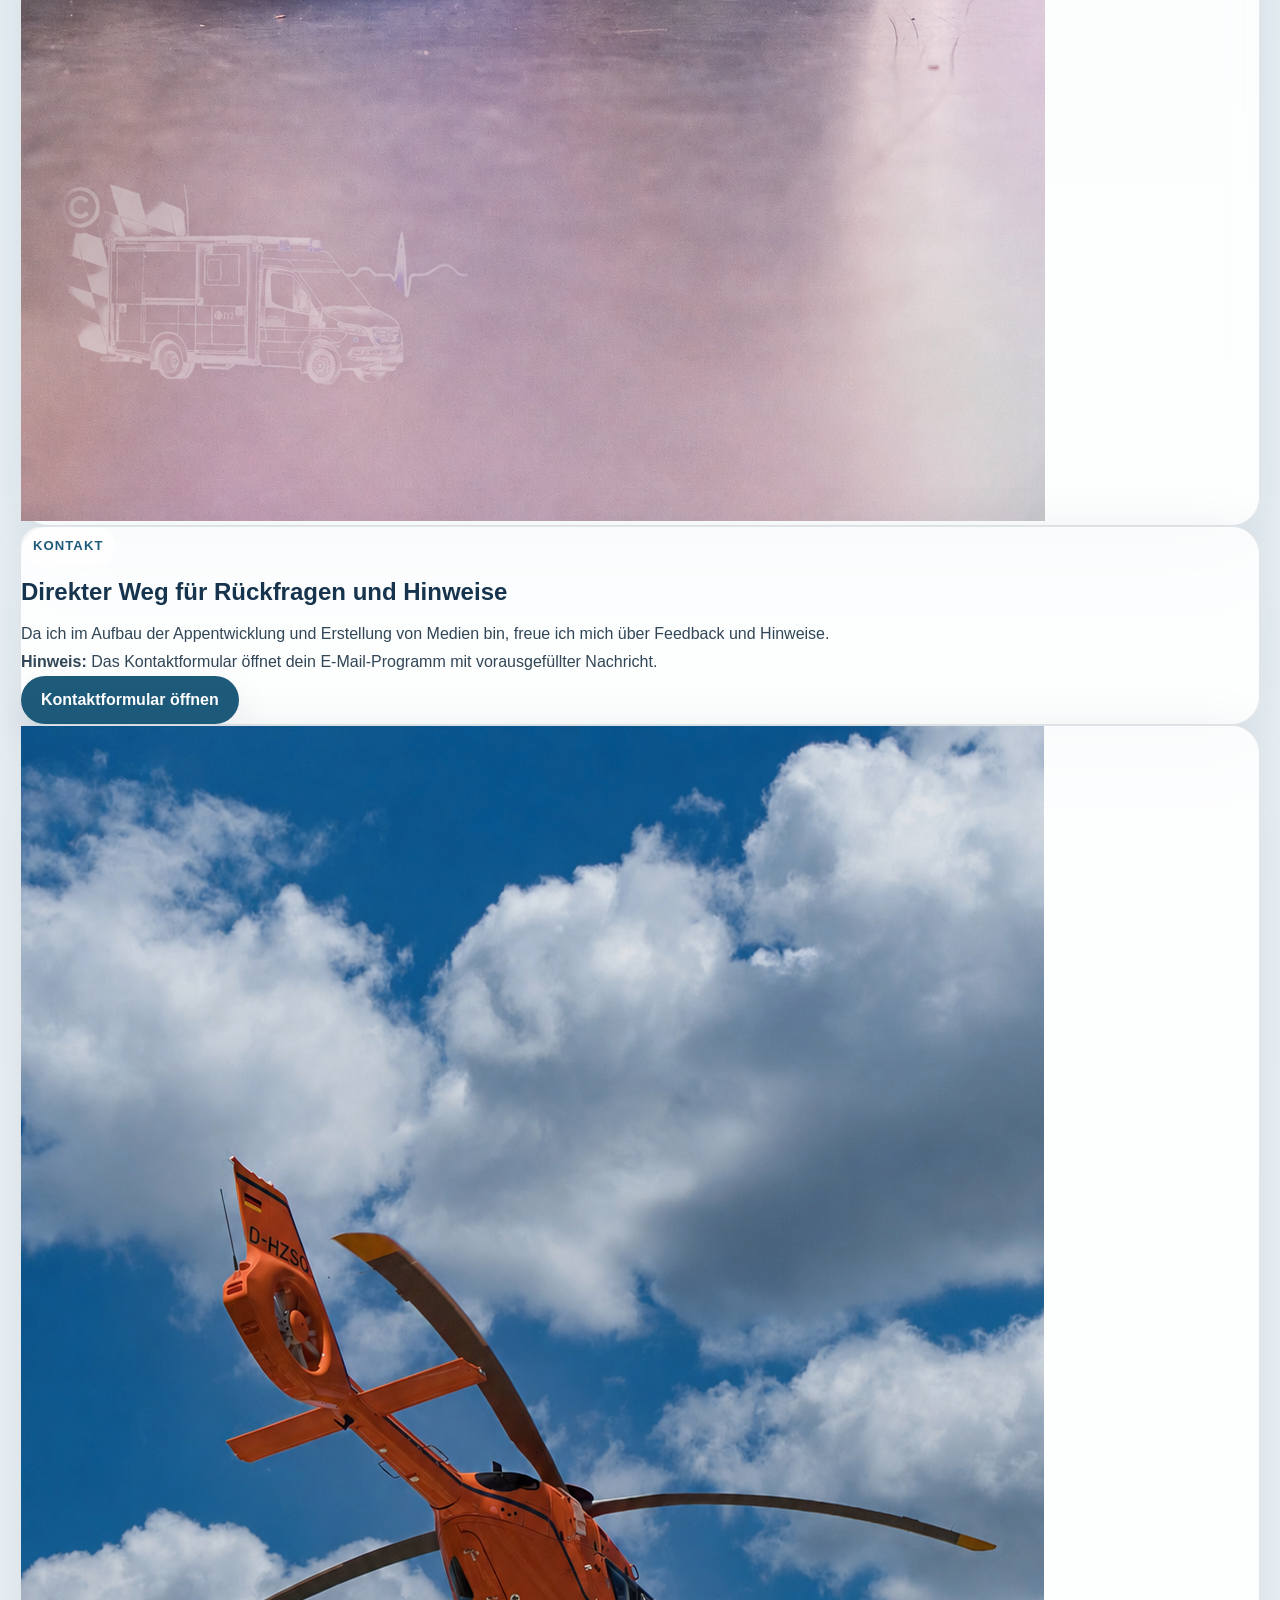
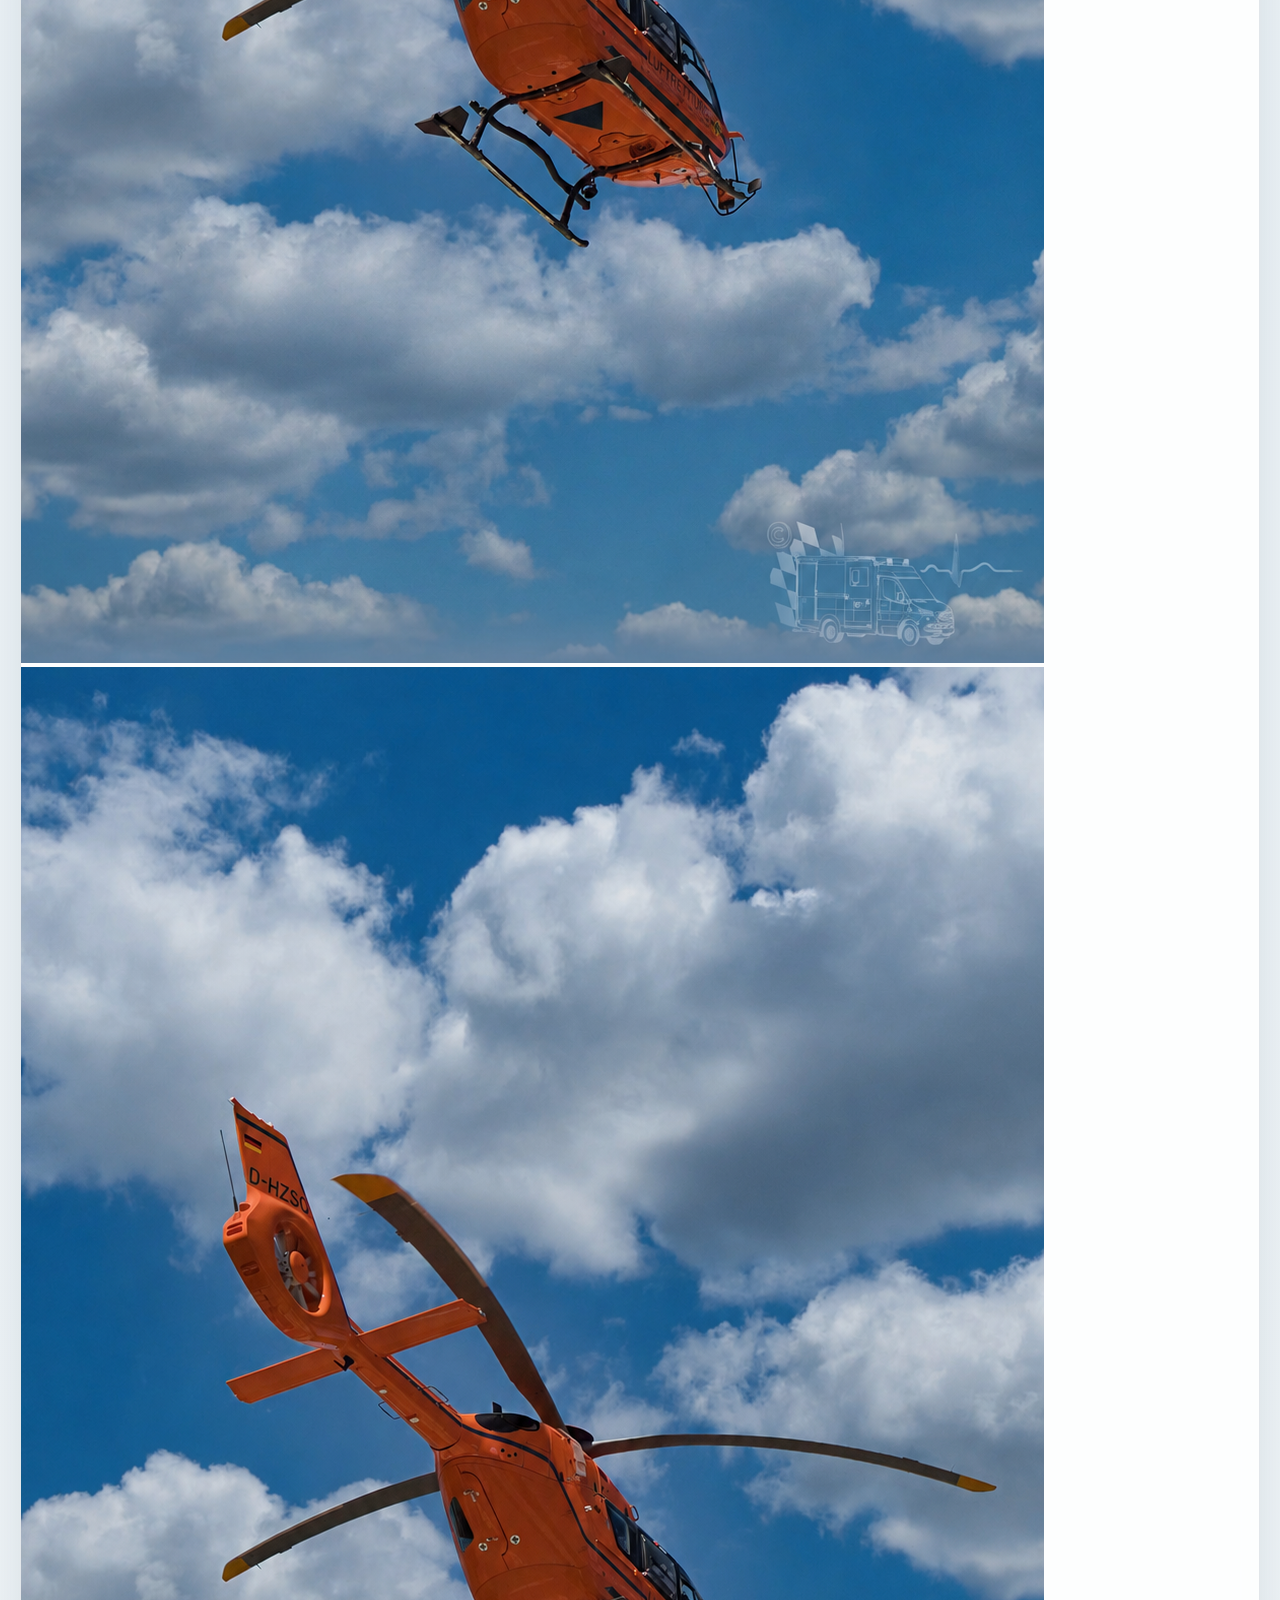
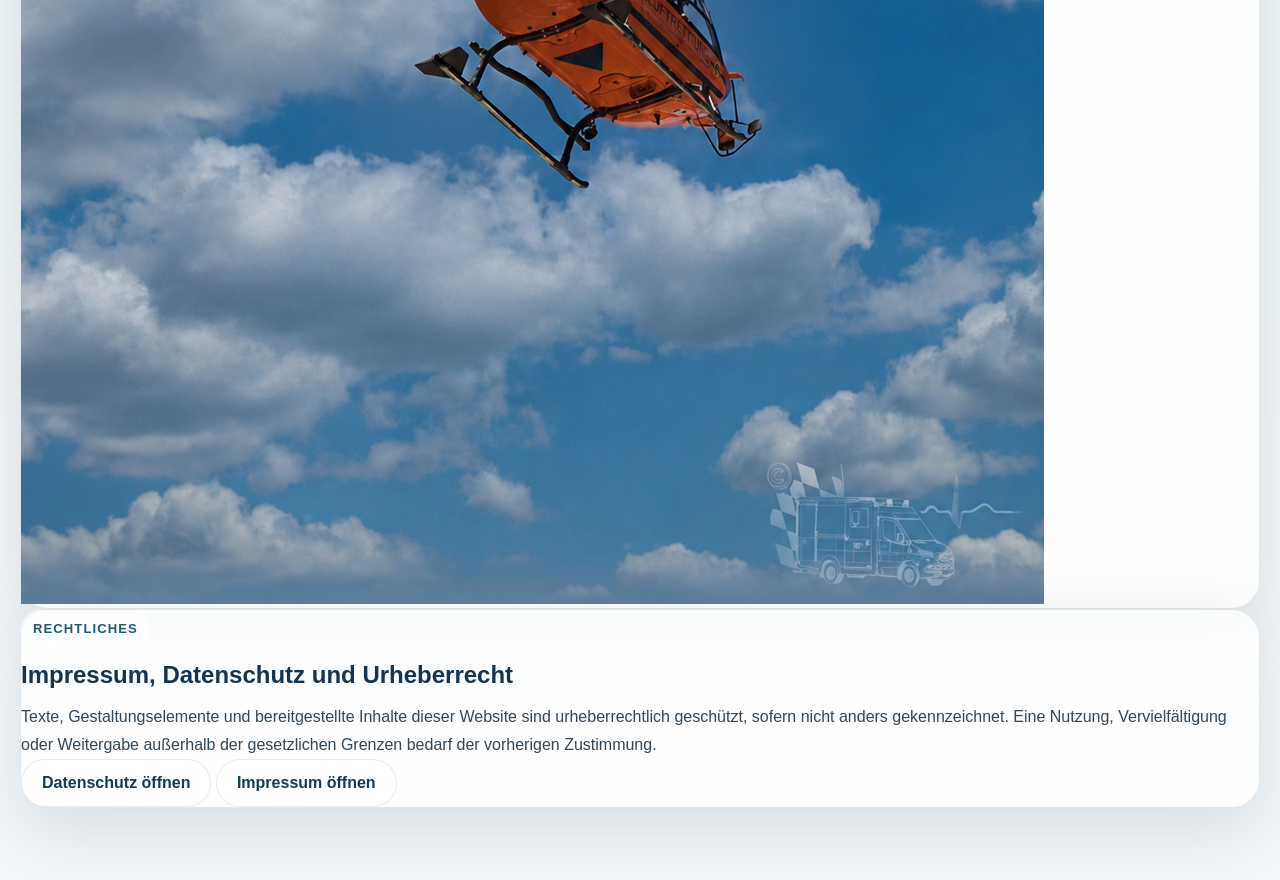
==== commit 9dc2d64d: "asthmatagebuch" ====
--- a/index.html
+++ b/index.html
@@ -20,7 +20,6 @@
       <a href="#projekte">Projekte</a>
       <a href="#kontakt">Kontakt</a>
       <a href="#rechtliches">Rechtliches</a>
-      <a href="/applikationen/">Applikationen Seite</a>
       <a href="/applikationen/vorschau">Vorschau</a>
       <a href="/impressum/">Impressum</a>
       <a href="/datenschutz/">Datenschutz</a>
